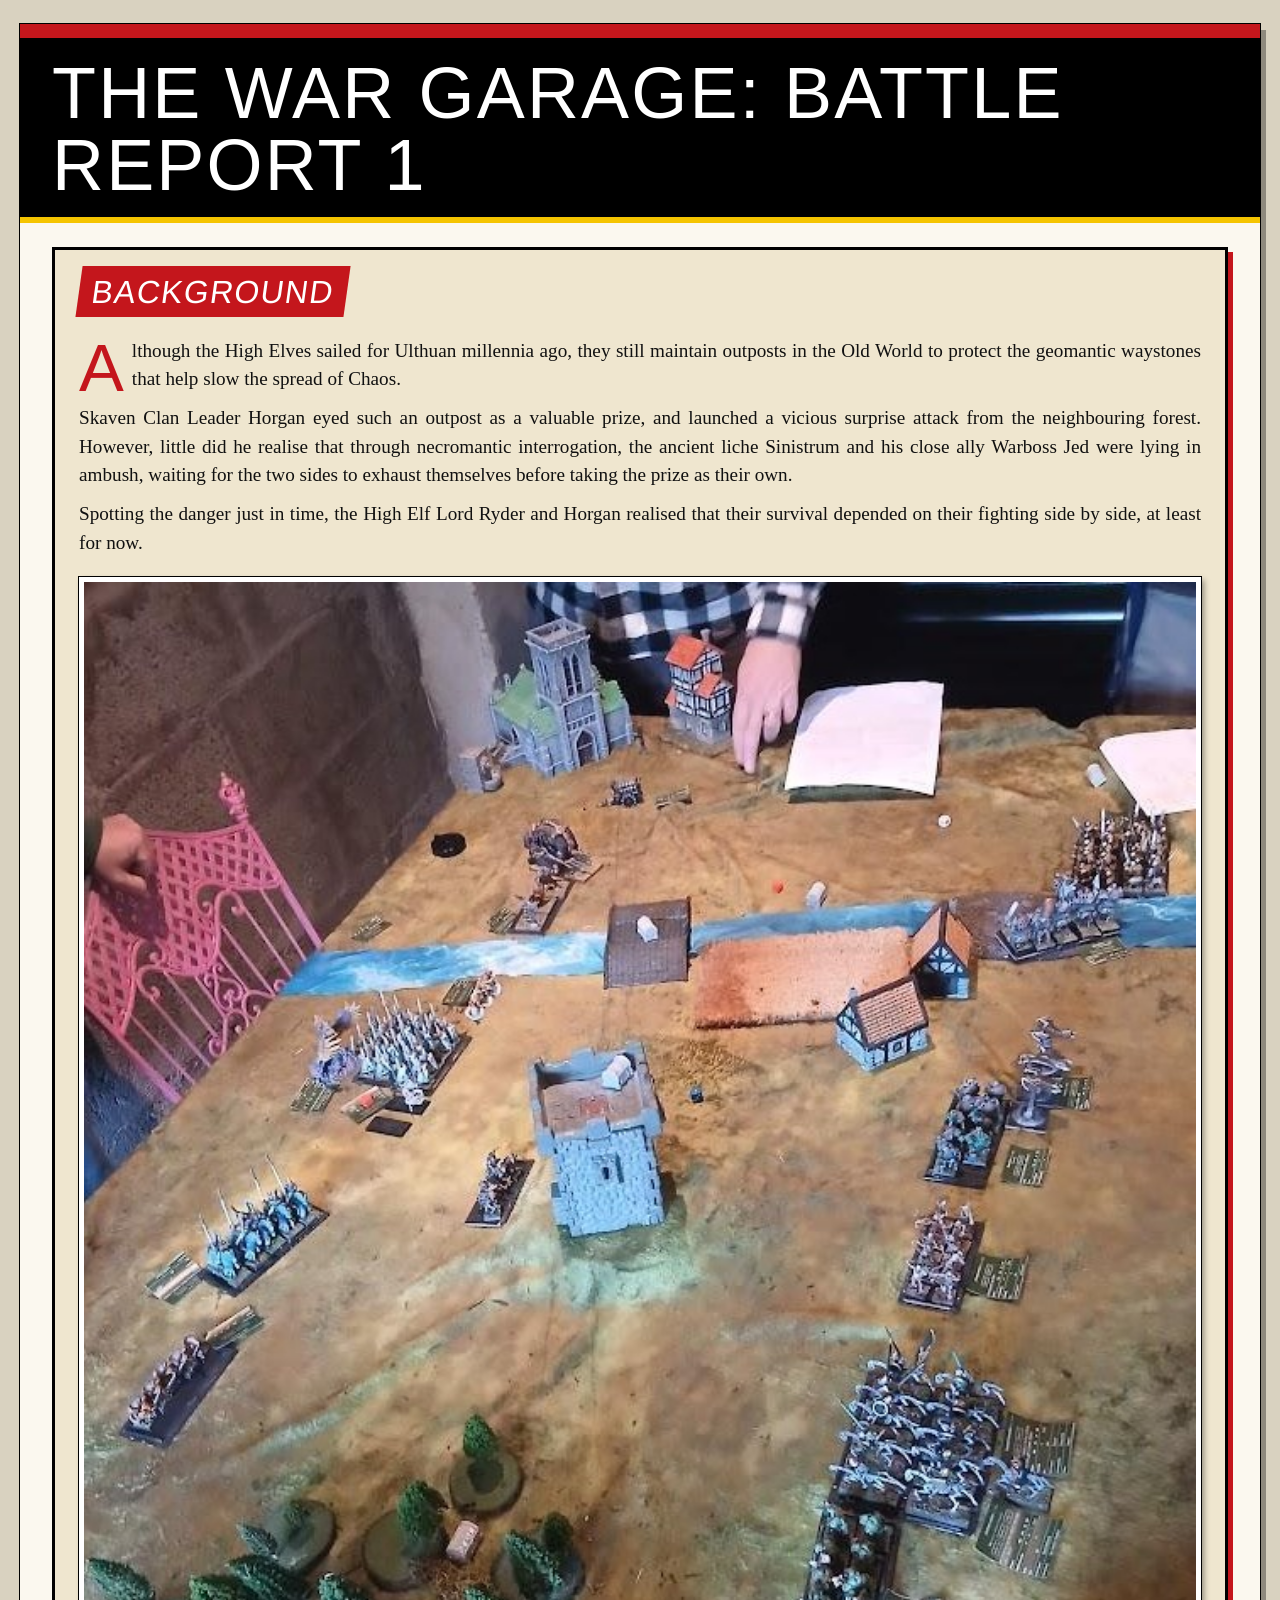
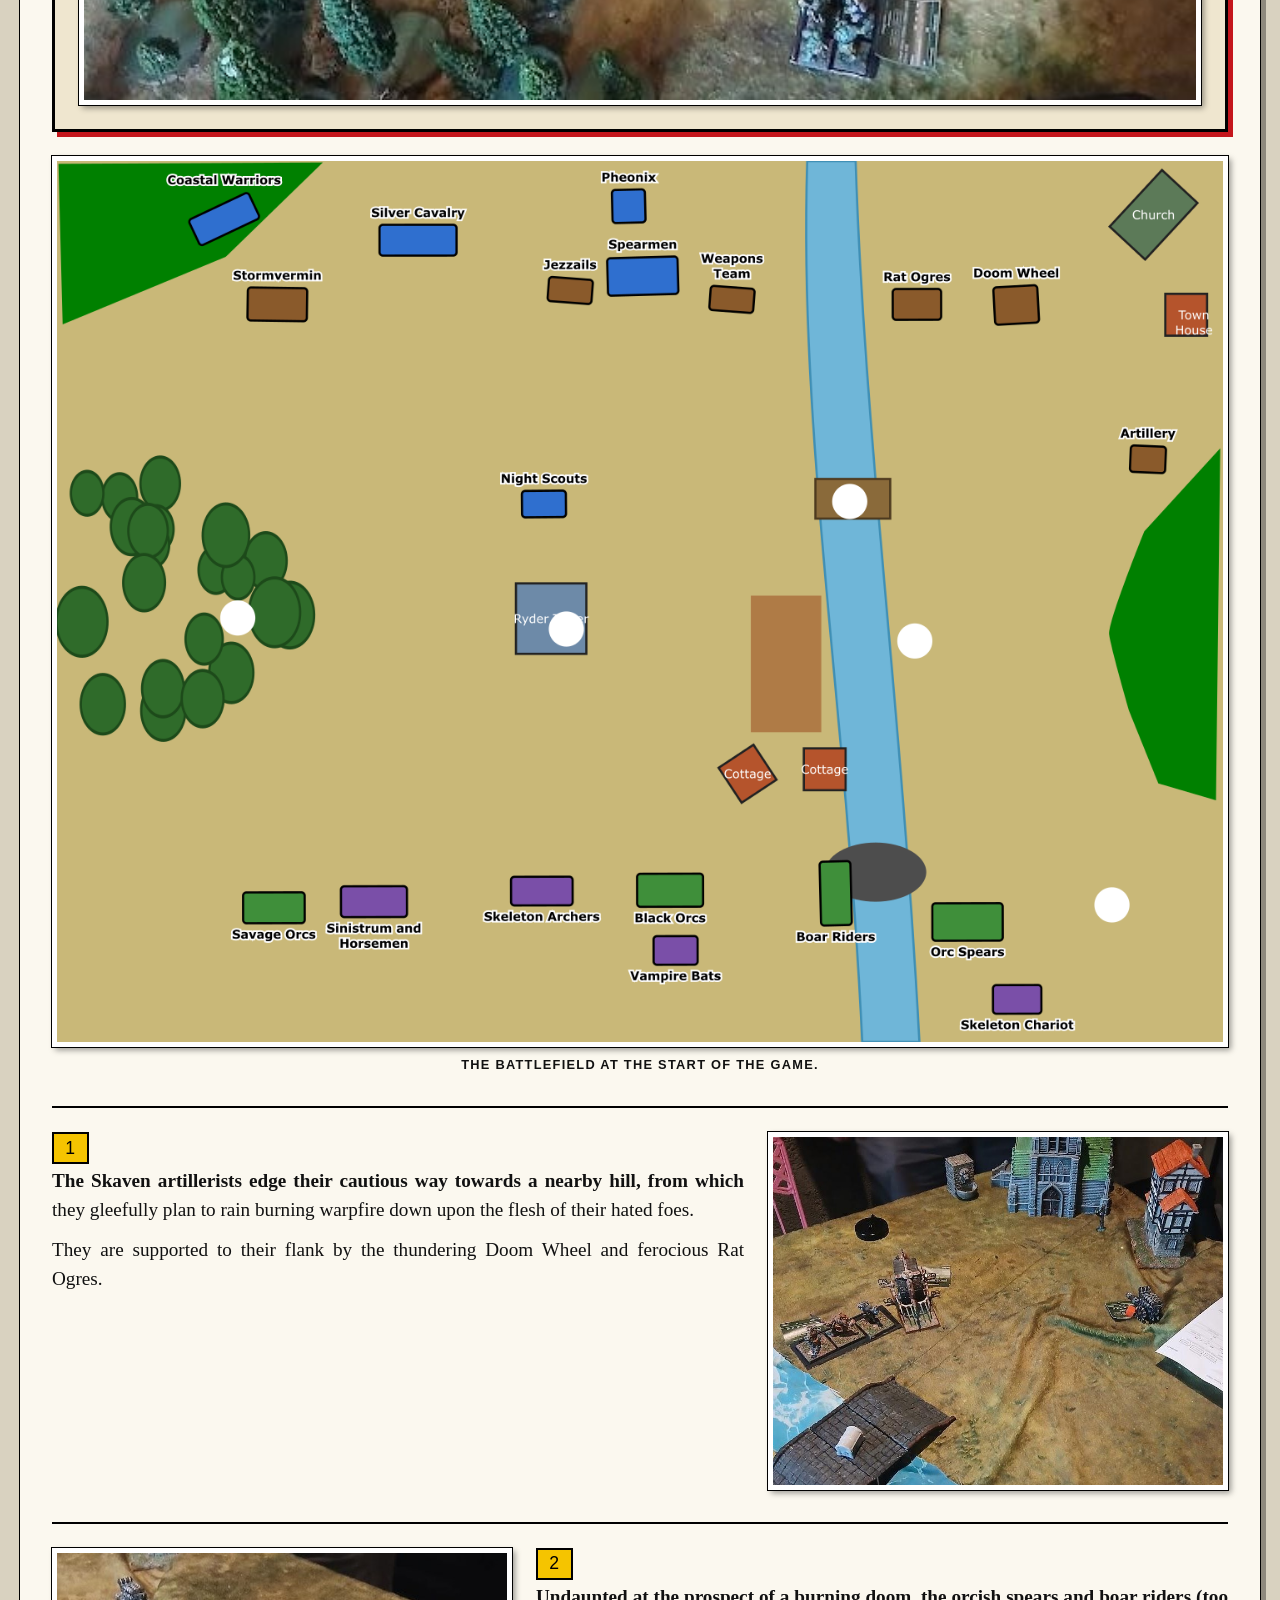
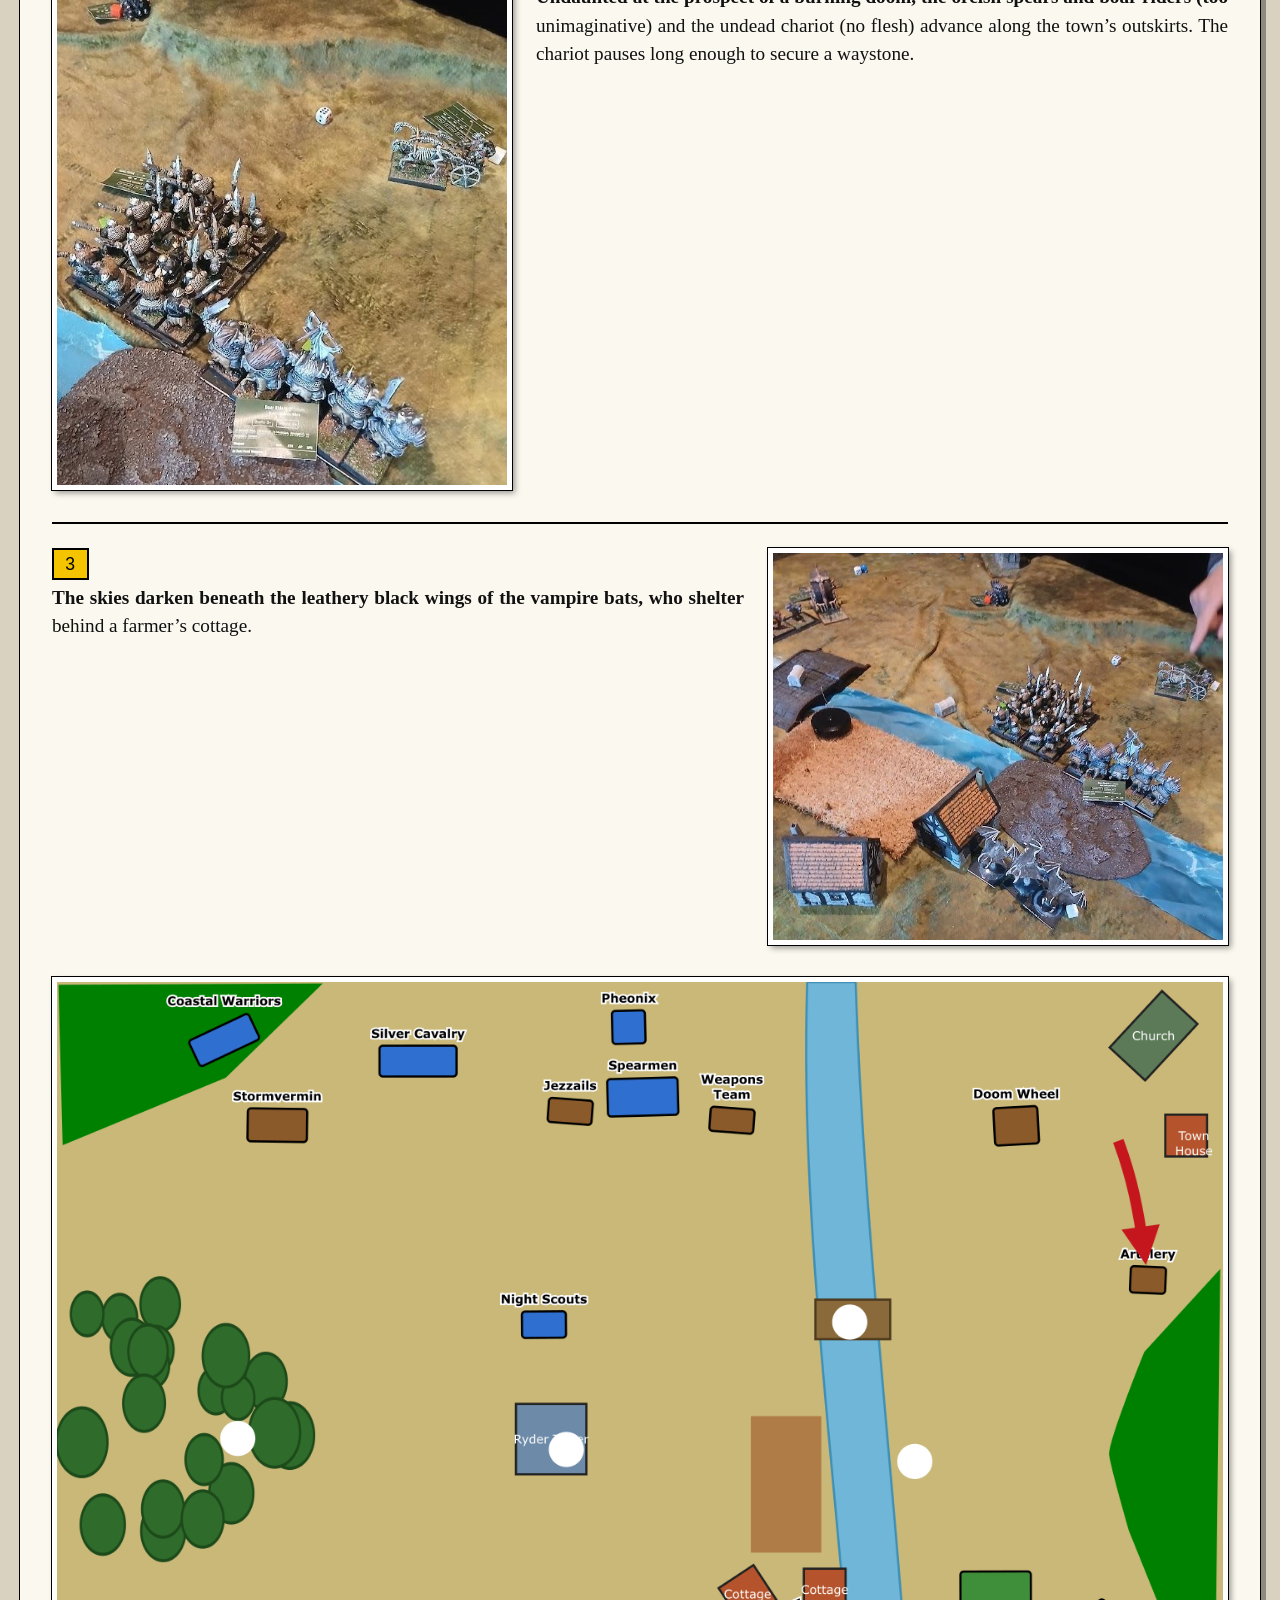
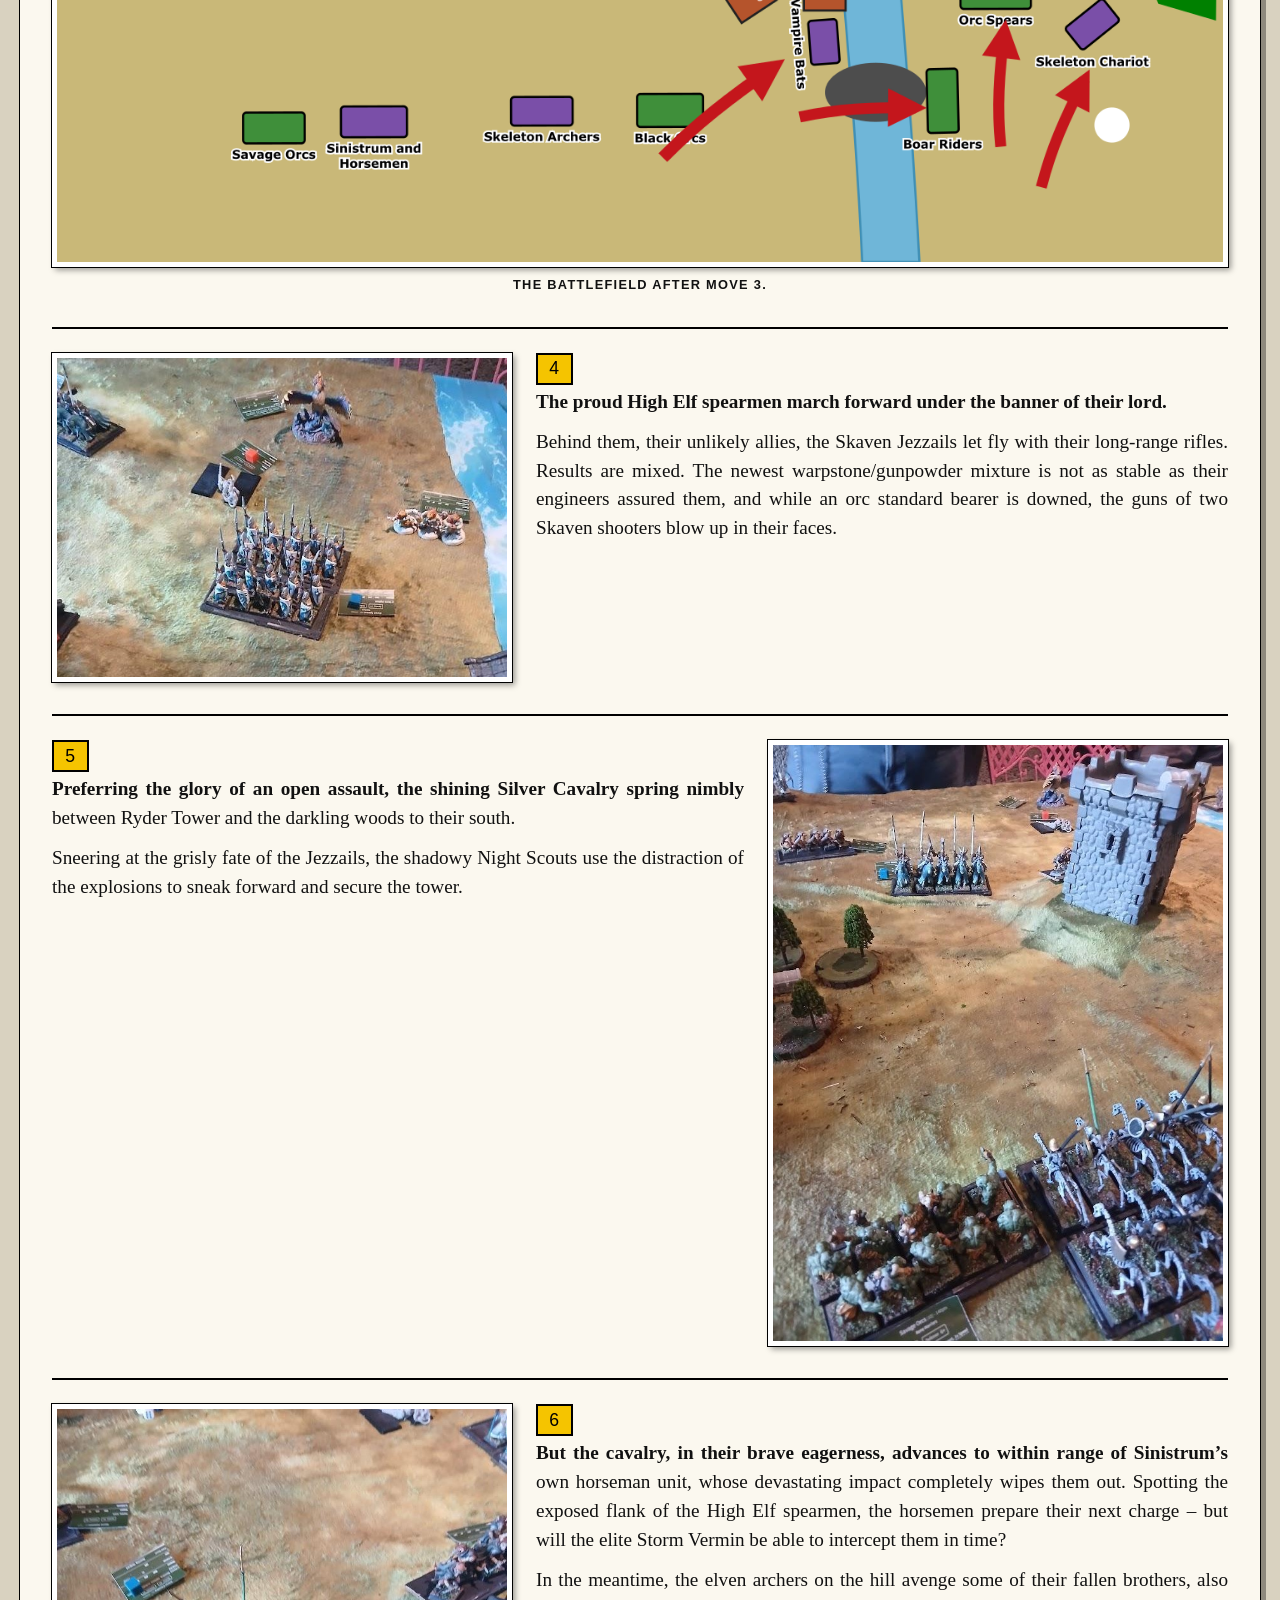
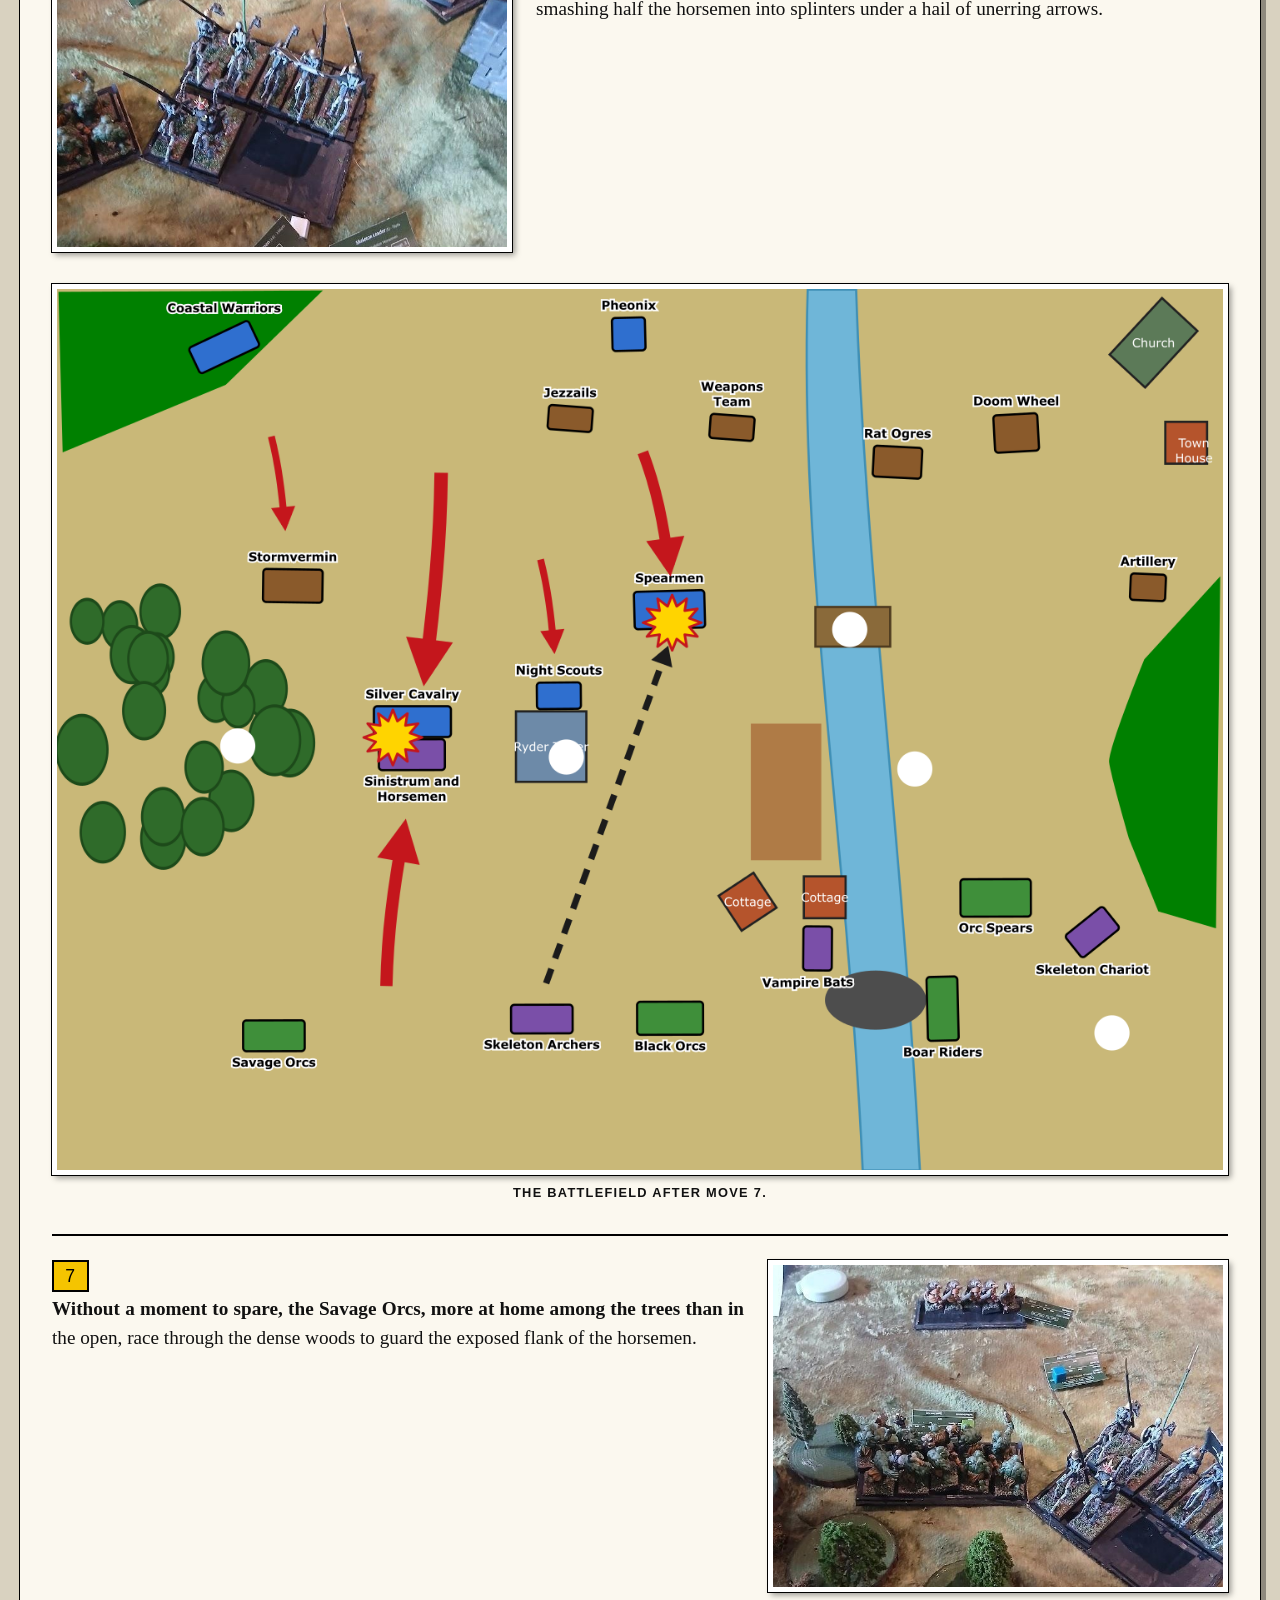
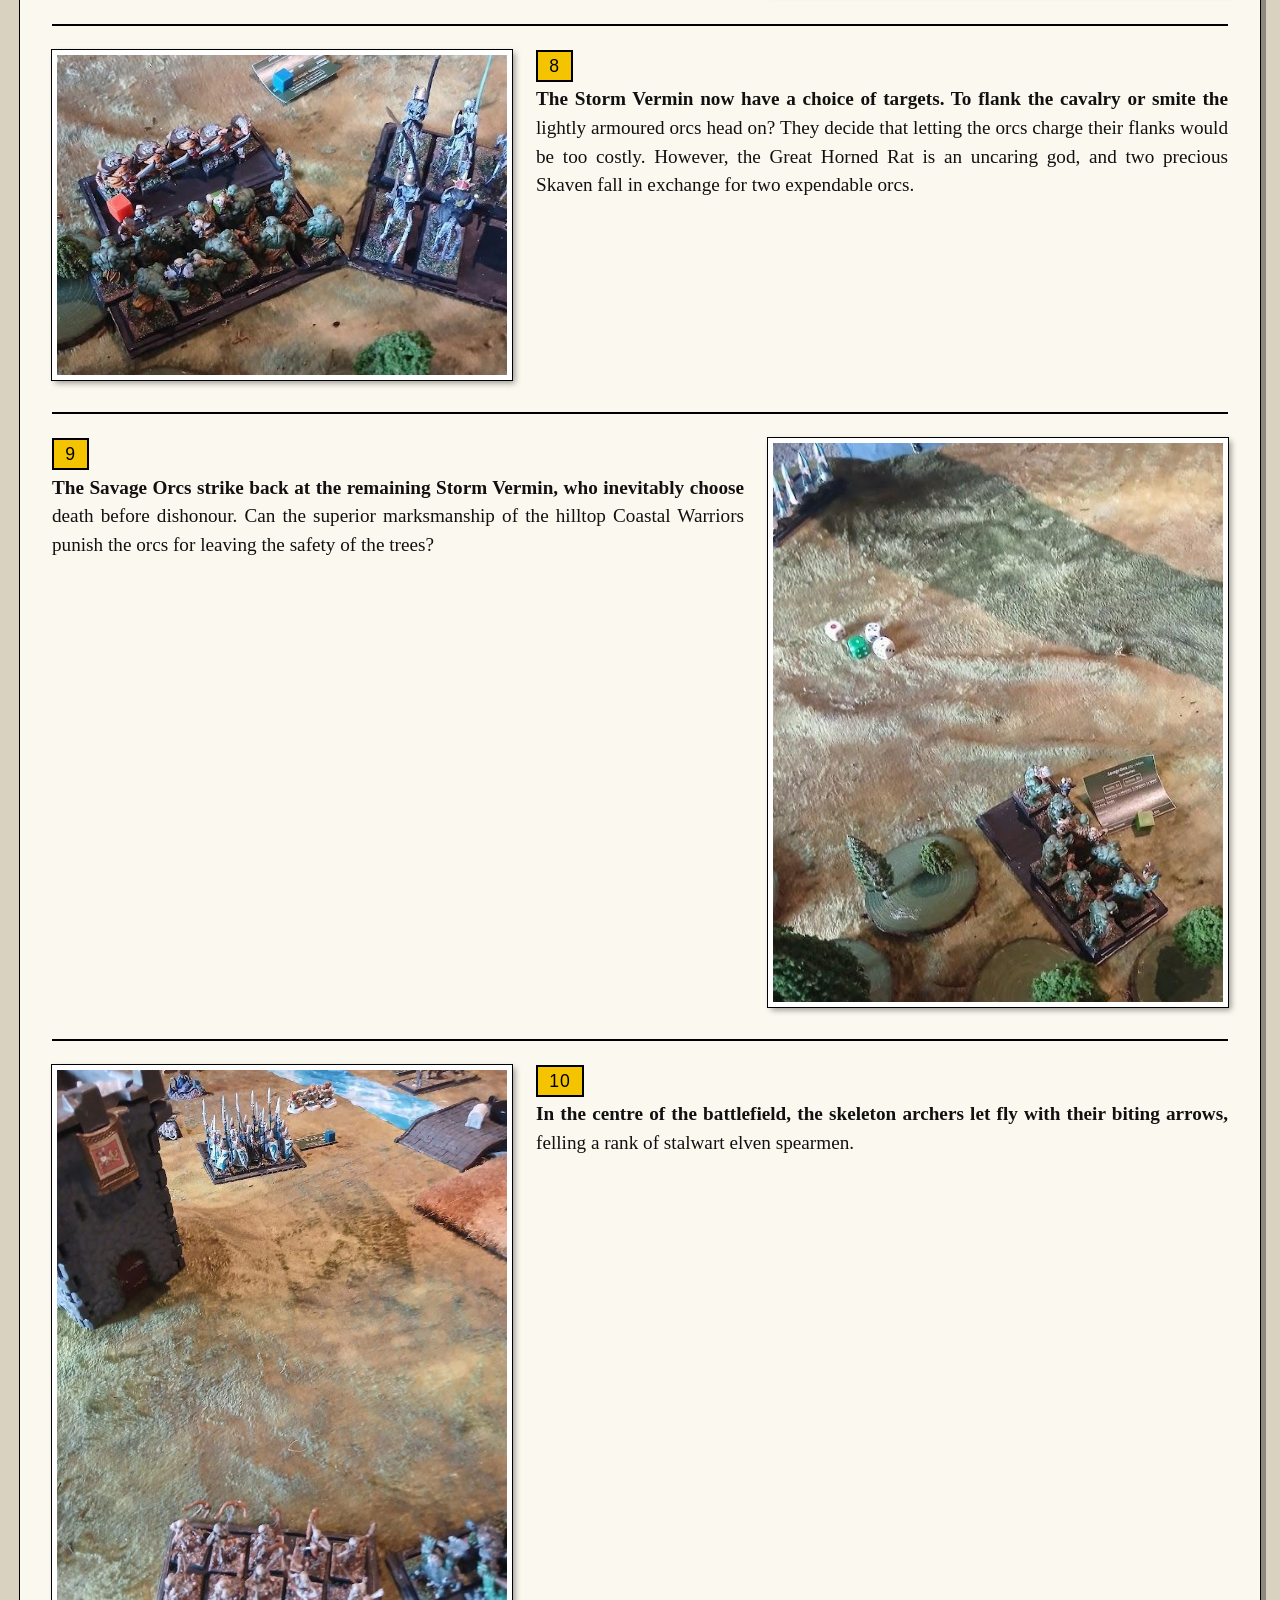
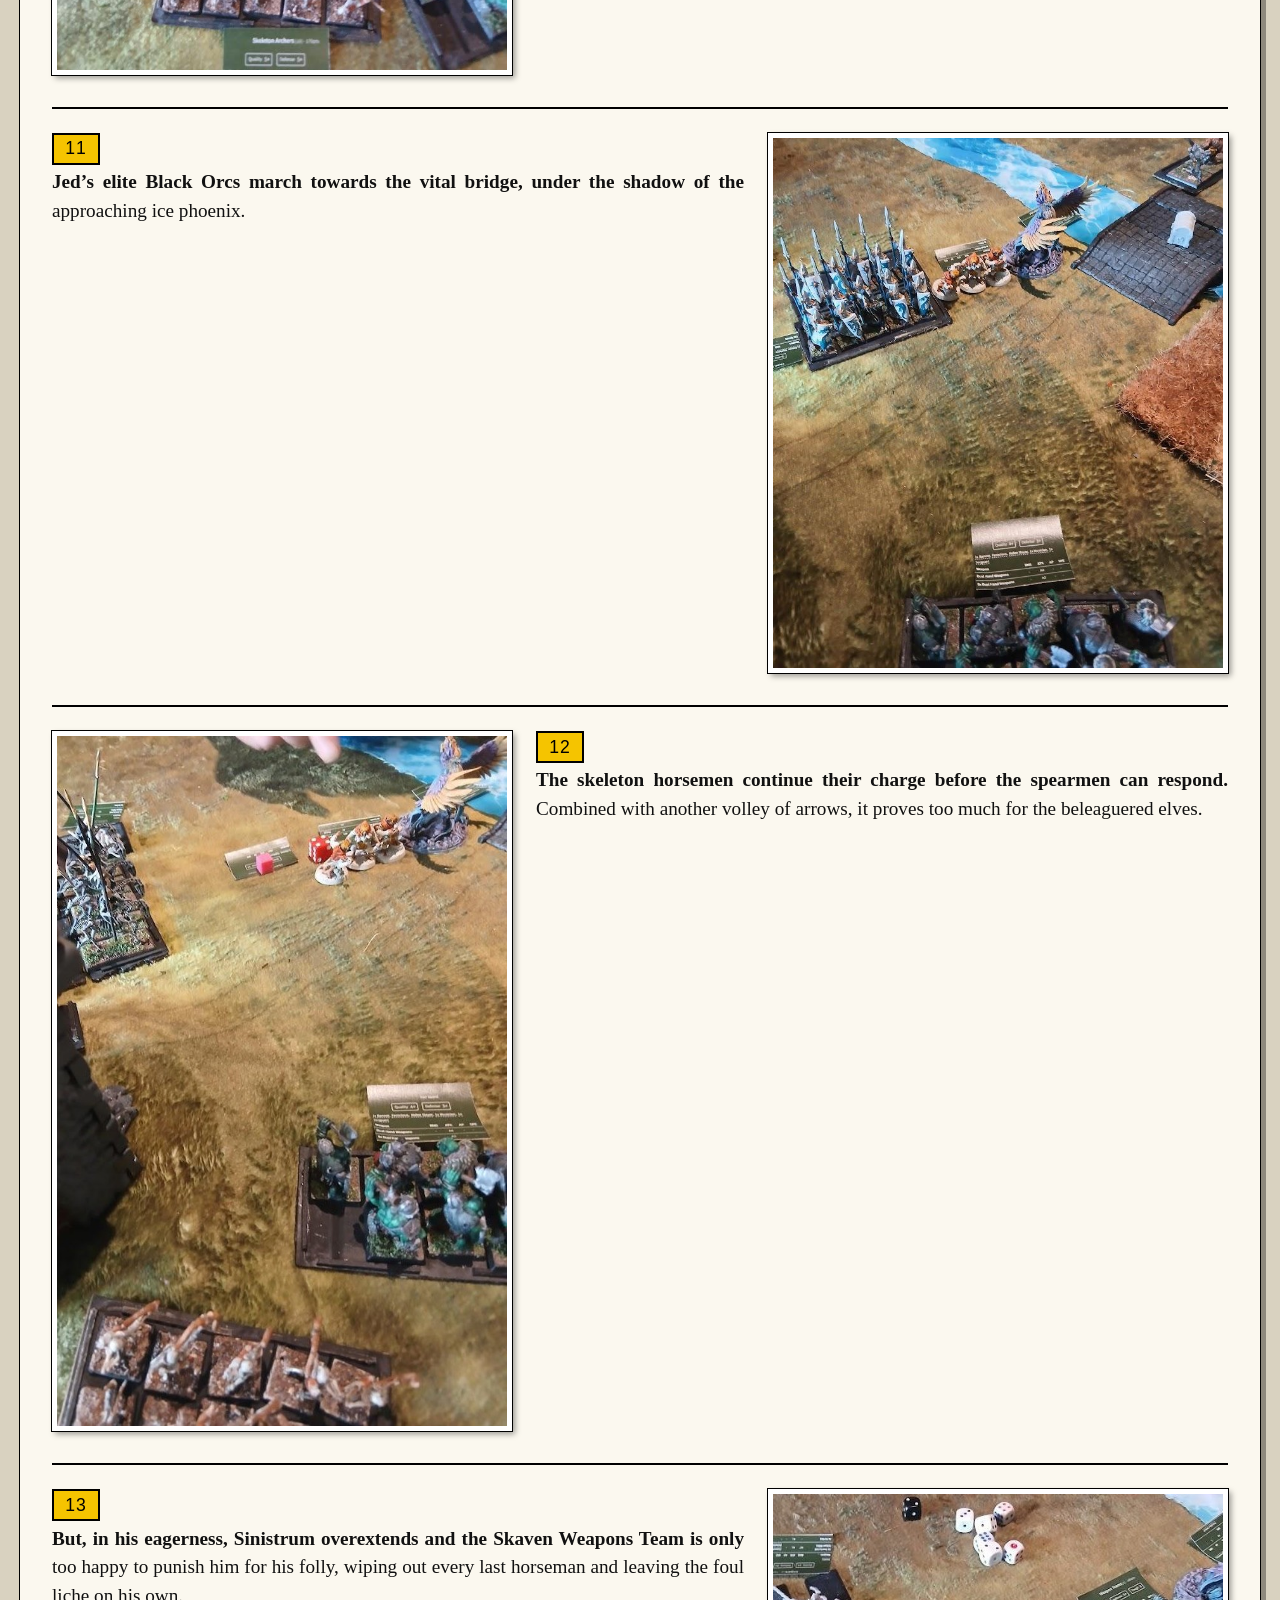
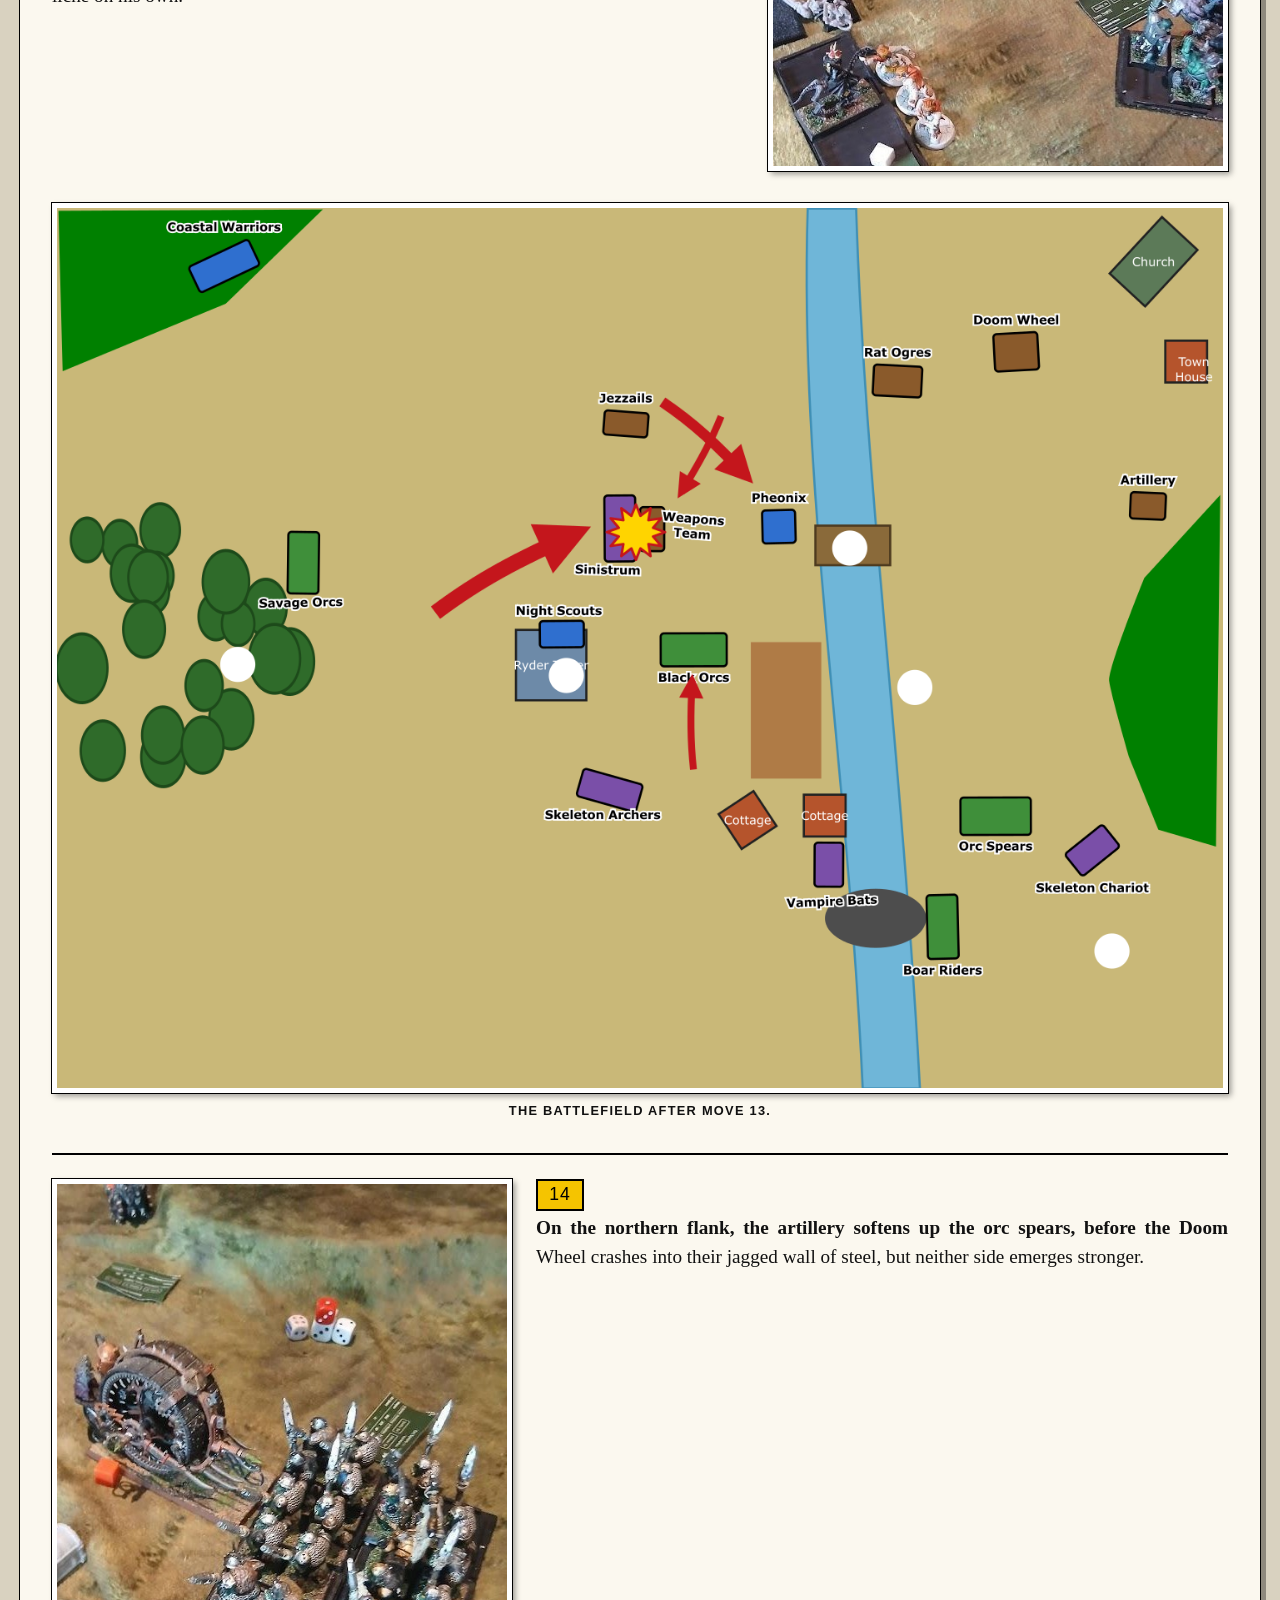
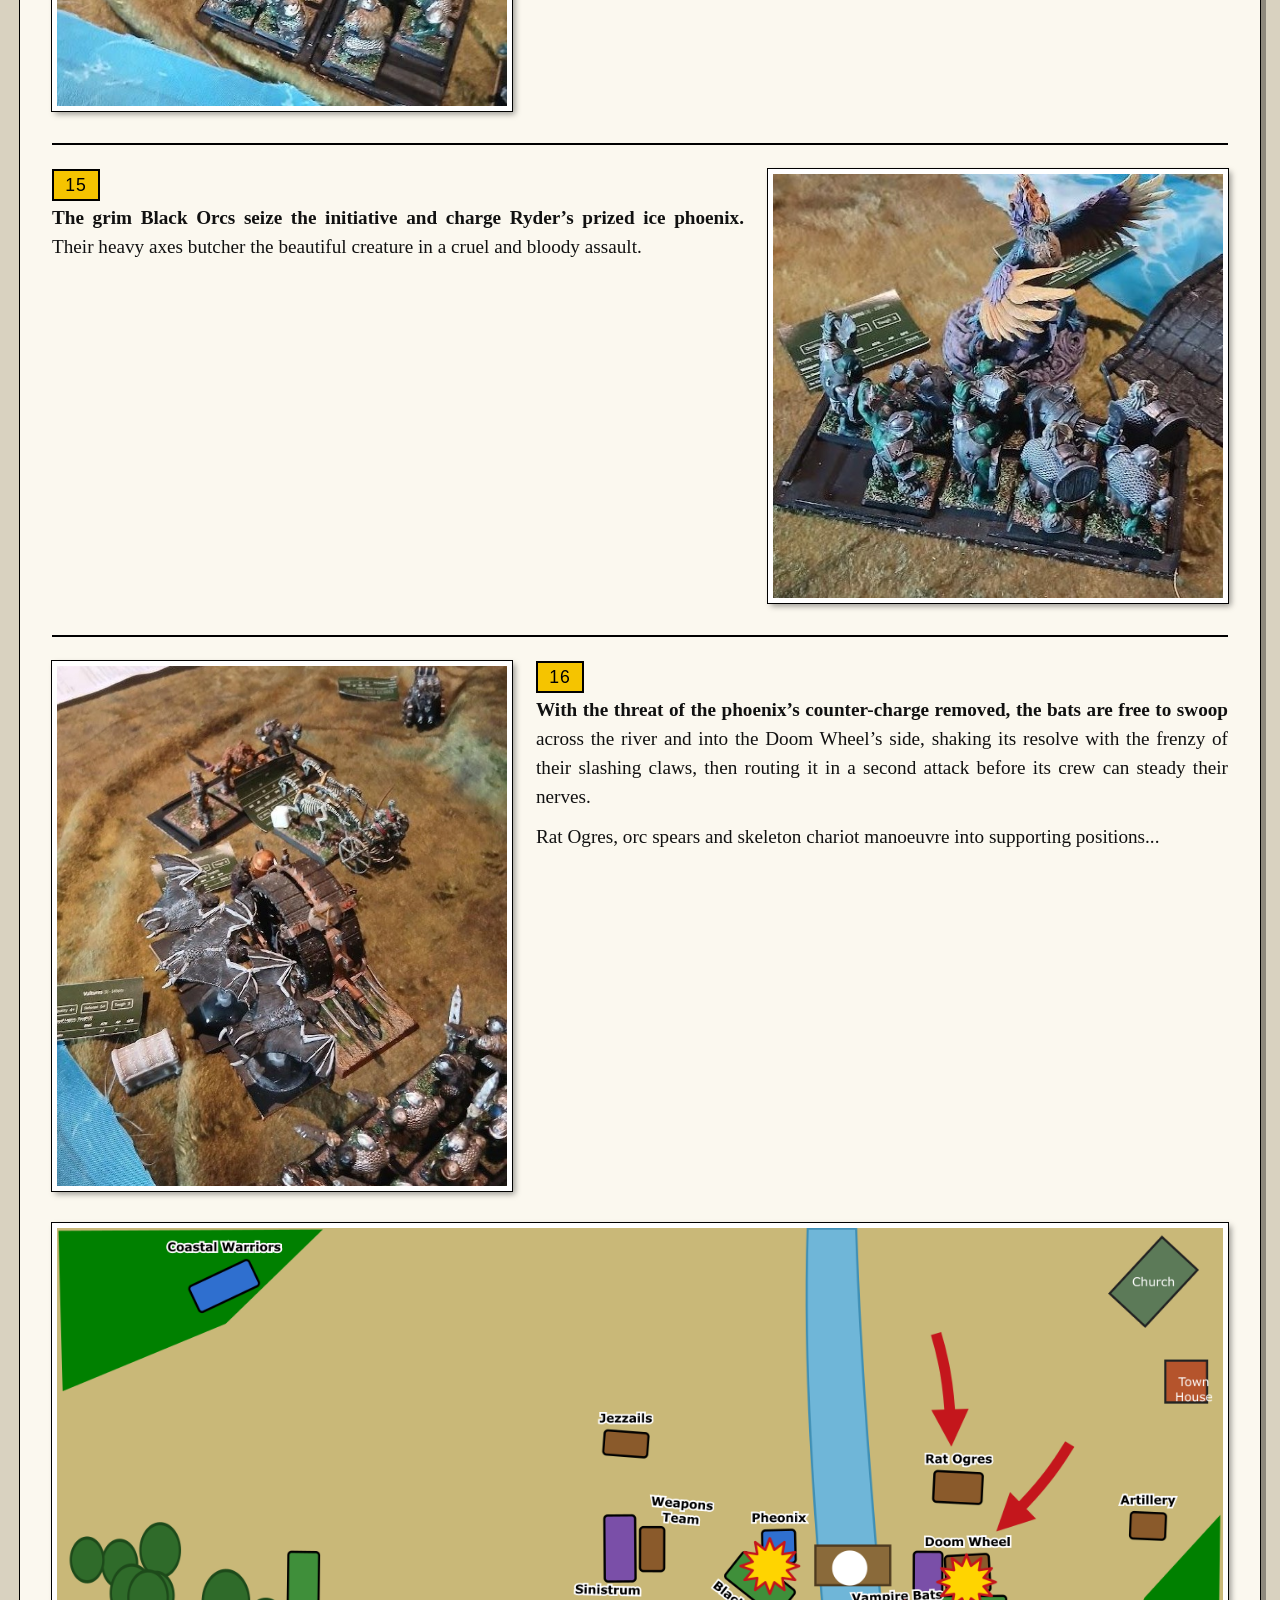
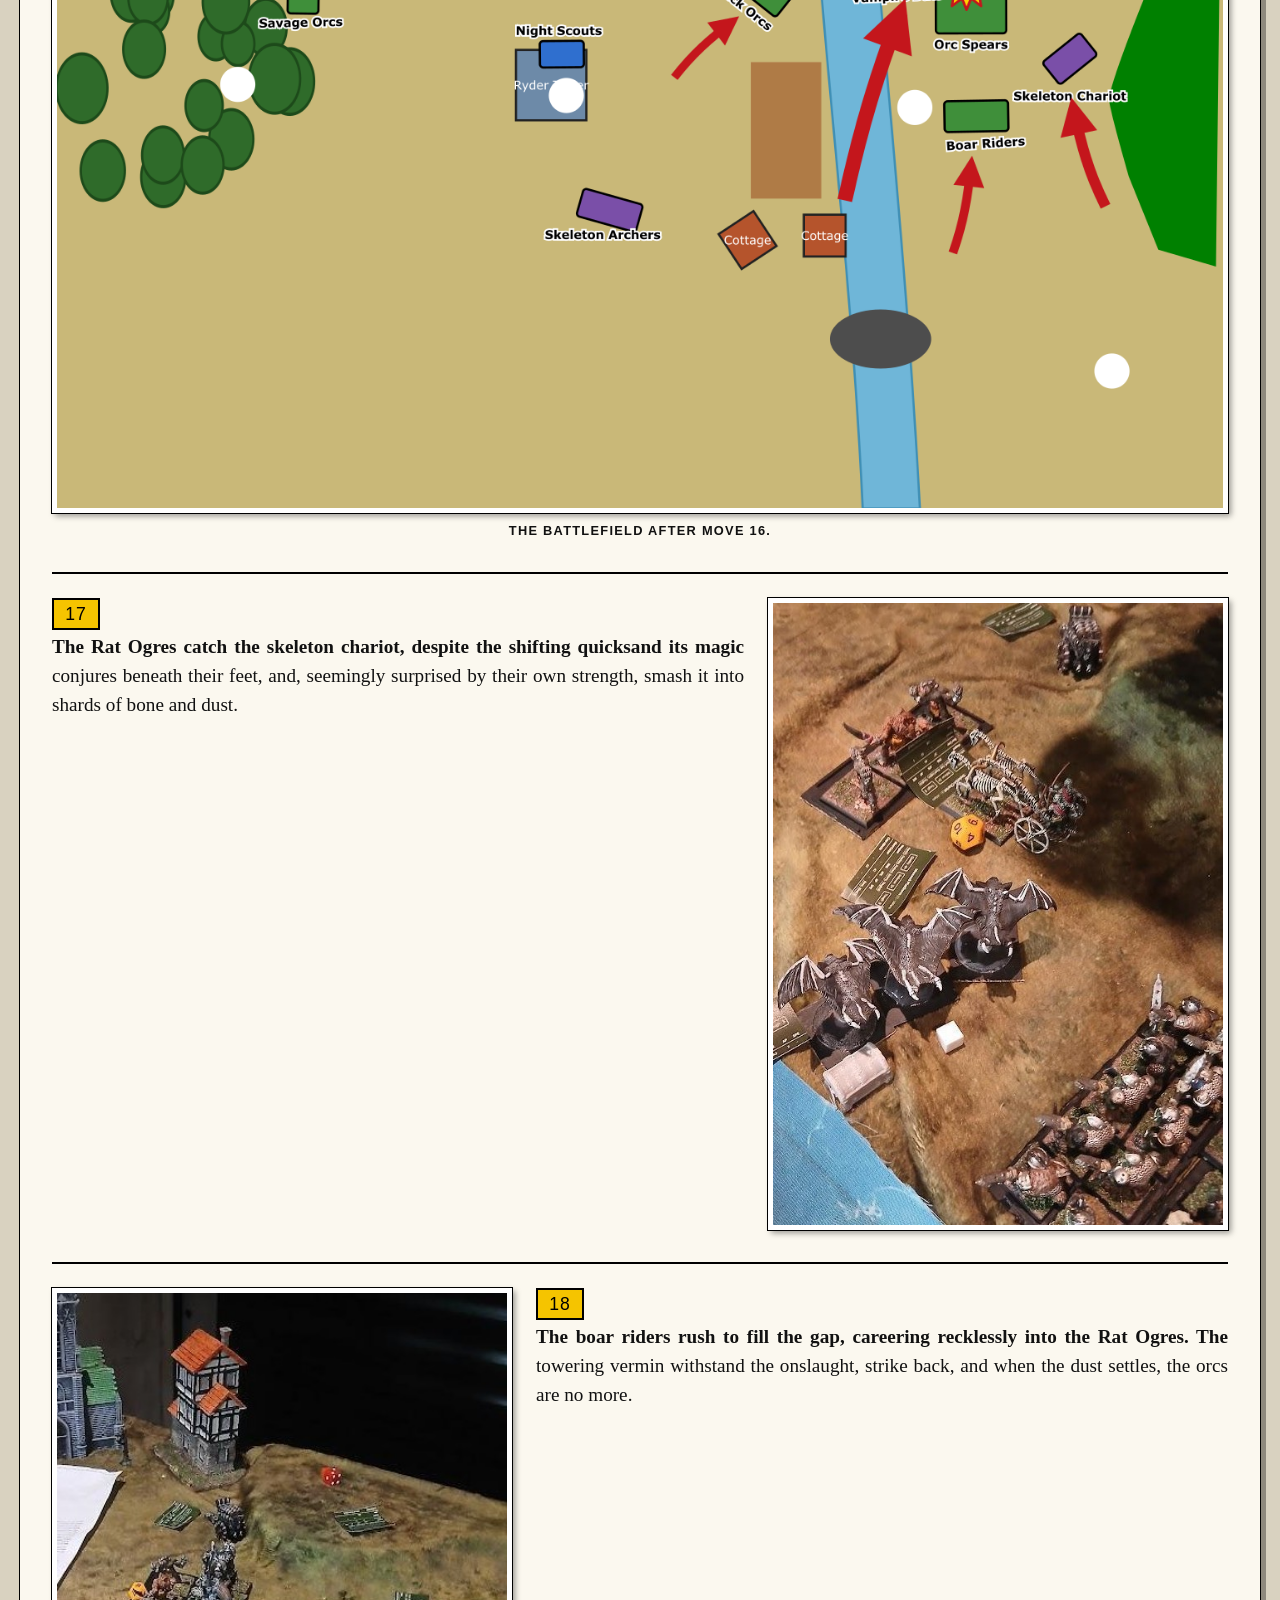
==== index.html @ c749a501 "init commit" ====
<!DOCTYPE html>
<html lang="en">

  <head>
    <meta charset="UTF-8">
    <meta name="viewport" content="width=device-width, initial-scale=1">
    <title>The War Garage: Battle Report 1</title>
    <link rel="stylesheet" href="style.css">
  </head>

  <body>
    <main class="report">
      <header>
        <h1>The War Garage: Battle Report 1</h1>
      </header>
      <section class="setup">
        <h2>Background</h2>
        <p class="intro">Although the High Elves sailed for Ulthuan millennia ago, they still maintain outposts in the
          Old World to protect the geomantic waystones that help slow the spread of Chaos.</p>
        <p class="intro">Skaven Clan Leader Horgan eyed such an outpost as a valuable prize, and launched a vicious
          surprise attack from the neighbouring forest. However, little did he realise that through necromantic
          interrogation, the ancient liche Sinistrum and his close ally Warboss Jed were lying in ambush, waiting for
          the two sides to exhaust themselves before taking the prize as their own.</p>
        <p class="intro">Spotting the danger just in time, the High Elf Lord Ryder and Horgan realised that their
          survival depended on their fighting side by side, at least for now.</p>
        <img src="images/battle-01.jpg" alt="The battlefield at the start of the game">
      </section>
      <section class="map">
        <img src="images/battlefield-map.png" alt="Map of the battlefield at the start of the game">
        <p class="map-caption">The battlefield at the start of the game.</p>
      </section>
      <section class="turn">
        <img src="images/battle-02.jpg" alt="Battle scene 1">
        <div class="caption">
          <p>The Skaven artillerists edge their cautious way towards a nearby hill, from which they gleefully plan to
            rain burning warpfire down upon the flesh of their hated foes.</p>
          <p>They are supported to their flank by the thundering Doom Wheel and ferocious Rat Ogres.</p>
        </div>
      </section>
      <section class="turn">
        <img src="images/battle-03.jpg" alt="Battle scene 2">
        <div class="caption">
          <p>Undaunted at the prospect of a burning doom, the orcish spears and boar riders (too unimaginative) and the
            undead chariot (no flesh) advance along the town&rsquo;s outskirts. The chariot pauses long enough to secure
            a waystone.</p>
        </div>
      </section>
      <section class="turn">
        <img src="images/battle-04.jpg" alt="Battle scene 3">
        <div class="caption">
          <p>The skies darken beneath the leathery black wings of the vampire bats, who shelter behind a farmer&rsquo;s cottage.</p>
        </div>
      </section>
      <figure class="map">
        <img src="images/map-01.png" alt="Map of the battlefield after move 3">
        <figcaption class="map-caption">The battlefield after move 3.</figcaption>
      </figure>
      <section class="turn">
        <img src="images/battle-05.jpg" alt="Battle scene 4">
        <div class="caption">
          <p>The proud High Elf spearmen march forward under the banner of their lord.</p>
          <p>Behind them, their unlikely allies, the Skaven Jezzails let fly with their long-range rifles. Results are mixed. The newest warpstone/gunpowder mixture is not as stable as their engineers assured them, and while an
            orc standard bearer is downed, the guns of two Skaven shooters blow up in their faces.</p>
        </div>
      </section>
      <section class="turn">
        <img src="images/battle-06.jpg" alt="Battle scene 5">
        <div class="caption">
          <p>Preferring the glory of an open assault, the shining Silver Cavalry spring nimbly between Ryder Tower and
            the darkling woods to their south.</p>
          <p>Sneering at the grisly fate of the Jezzails, the shadowy Night Scouts use the distraction of the explosions
            to sneak forward and secure the tower.</p>
        </div>
      </section>
      <section class="turn">
        <img src="images/battle-07.jpg" alt="Battle scene 6">
        <div class="caption">
          <p>But the cavalry, in their brave eagerness, advances to within range of Sinistrum&rsquo;s own horseman unit,
            whose devastating impact completely wipes them out. Spotting the exposed flank of the High Elf spearmen, the
            horsemen prepare their next charge &ndash; but will the elite Storm Vermin be able to intercept them in
            time?</p>
          <p>In the meantime, the elven archers on the hill avenge some of their fallen brothers, also smashing half the horsemen into splinters under a hail of unerring arrows.</p>
        </div>
      </section>
      <figure class="map">
        <img src="images/map-02.png" alt="Map of the battlefield after move 7">
        <figcaption class="map-caption">The battlefield after move 7.</figcaption>
      </figure>
      <section class="turn">
        <img src="images/battle-09.jpg" alt="Battle scene 8">
        <div class="caption">
          <p>Without a moment to spare, the Savage Orcs, more at home among the trees than in the open, race through the
            dense woods to guard the exposed flank of the horsemen.</p>
        </div>
      </section>
      <section class="turn">
        <img src="images/battle-10.jpg" alt="Battle scene 9">
        <div class="caption">
          <p>The Storm Vermin now have a choice of targets. To flank the cavalry or smite the lightly armoured orcs head
            on? They decide that letting the orcs charge their flanks would be too costly. However, the Great Horned Rat
            is an uncaring god, and two precious Skaven fall in exchange for two expendable orcs.</p>
        </div>
      </section>
      <section class="turn">
        <img src="images/battle-12.jpg" alt="Battle scene 11">
        <div class="caption">
          <p>The Savage Orcs strike back at the remaining Storm Vermin, who inevitably choose death before dishonour.
            Can the superior marksmanship of the hilltop Coastal Warriors punish the orcs for leaving the safety of the
            trees?</p>
        </div>
      </section>
      <section class="turn">
        <img src="images/battle-08.jpg" alt="Battle scene 7">
        <div class="caption">
          <p>In the centre of the battlefield, the skeleton archers let fly with their biting arrows, felling a rank of
            stalwart elven spearmen.</p>
        </div>
      </section>
      <section class="turn">
        <img src="images/battle-11.jpg" alt="Battle scene 10">
        <div class="caption">
          <p>Jed&rsquo;s elite Black Orcs march towards the vital bridge, under the shadow of the approaching ice
            phoenix.</p>
        </div>
      </section>
      <section class="turn">
        <img src="images/battle-14.jpg" alt="Battle scene 13">
        <div class="caption">
          <p>The skeleton horsemen continue their charge before the spearmen can respond. Combined with another volley of arrows, it proves too much for the beleaguered elves.</p>
        </div>
      </section>
      <section class="turn">
        <img src="images/battle-15.jpg" alt="Battle scene 14">
        <div class="caption">
          <p>But, in his eagerness, Sinistrum overextends and the Skaven Weapons Team is only too happy to punish him for
            his folly, wiping out every last horseman and leaving the foul liche on his own.</p>
        </div>
      </section>
      <figure class="map">
        <img src="images/map-04.png" alt="Map of the battlefield after move 13">
        <figcaption class="map-caption">The battlefield after move 13.</figcaption>
      </figure>
      <section class="turn">
        <img src="images/battle-13.jpg" alt="Battle scene 12">
        <div class="caption">
          <p>On the northern flank, the artillery softens up the orc spears, before the Doom Wheel crashes into their
            jagged wall of steel, but neither side emerges stronger.</p>
        </div>
      </section>
      <section class="turn">
        <img src="images/battle-16.jpg" alt="Battle scene 15">
        <div class="caption">
          <p>The grim Black Orcs seize the initiative and charge Ryder&rsquo;s prized ice phoenix. Their heavy axes
            butcher the beautiful creature in a cruel and bloody assault.</p>
        </div>
      </section>
      <section class="turn">
        <img src="images/battle-17.jpg" alt="Battle scene 16">
        <div class="caption">
          <p>With the threat of the phoenix&rsquo;s counter-charge removed, the bats are free to swoop across the river
            and into the Doom Wheel&rsquo;s side, shaking its resolve with the frenzy of their slashing claws, then
            routing it in a second attack before its crew can steady their nerves.</p>
          <p>Rat Ogres, orc spears and skeleton chariot manoeuvre into supporting positions...</p>
        </div>
      </section>
      <figure class="map">
        <img src="images/map-05.png" alt="Map of the battlefield after move 16">
        <figcaption class="map-caption">The battlefield after move 16.</figcaption>
      </figure>
      <section class="turn">
        <img src="images/battle-19.jpg" alt="Battle scene 18">
        <div class="caption">
          <p>The Rat Ogres catch the skeleton chariot, despite the shifting quicksand its magic conjures
            beneath their feet, and, seemingly surprised by their own strength, smash it into shards of bone and dust.
          </p>
        </div>
      </section>
      <section class="turn">
        <img src="images/battle-20.jpg" alt="Battle scene 19">
        <div class="caption">
          <p>The boar riders rush to fill the gap, careering recklessly into the Rat Ogres. The towering vermin
            withstand the onslaught, strike back, and when the dust settles, the orcs are no more.</p>
        </div>
      </section>
      <section class="turn">
        <img src="images/battle-21.jpg" alt="Battle scene 20">
        <div class="caption">
          <p>The surprising might of the Rat Ogres gives the bats pause, and they land by the riverside waypoint, rather
            than engage in a risky attack.</p>
          <p>The skeletons and orcs have kept control of two of this side's three objectives.</p>
        </div>
      </section>
      <section class="turn">
        <img src="images/battle-18.jpg" alt="Battle scene 17">
        <div class="caption">
          <p>Meanwhile, back in the centre, the Black Orcs continue their rampage, turning on the rear of the weapons
            team and saving the liche from his second death. One ratman survives, beating a hasty retreat to the tower,
            which the Night Scouts have just vacated for the forest. However, Sinistrum gives chase, and so the tower
            ends under neither side&rsquo;s control.</p>
        </div>
      </section>
      <section class="turn">
        <img src="images/battle-22.jpg" alt="Battle scene 21">
        <div class="caption">
          <p>The Night Scouts come out of the shadows to charge the Savage Orcs frontally, hoping to prevent them from
            controlling the forest's objective. Their flashing daggers are too fast for the eye to see, and they slay
            all but a handful.</p>
        </div>
      </section>
      <section class="turn">
        <img src="images/battle-23.jpg" alt="Battle scene 22">
        <div class="caption">
          <p>A final accurate volley from the elves wipes out the remaining lightly armoured orcs, and so the forest,
            like the tower, ends under no one&rsquo;s control.</p>
        </div>
      </section>
      <footer>
        <h2>Result</h2>
        <p>The battle is over. Despite heavy losses, Sinistrum and Jed have triumphed.</p>
      </footer>
    </main>
  </body>

</html>
---- style.css ----
﻿:root {
  --paper: #fbf8ef;
  --ink: #111;
  --red: #c4161c;
  --yellow: #f5c400;
  --tint: #efe6cf;
  --max-width: 1240px;
  --heading-font: Impact, "Arial Narrow Bold", "Arial Black", sans-serif;
  --body-font: "Palatino Linotype", Palatino, "Book Antiqua", Georgia, serif;
}

* {
  box-sizing: border-box;
}

body {
  margin: 0;
  background: #d9d2c0;
  color: var(--ink);
  font-family: var(--body-font);
  font-size: clamp(1rem, 0.9rem + 0.4vw, 1.2rem);
  line-height: 1.5;
}

/* The "page" */
.report {
  max-width: var(--max-width);
  margin: 1.5rem auto;
  padding: 0 0 2rem;
  background: var(--paper);
  border-top: 14px solid var(--red);
  box-shadow: 0 0 0 1px #000, 6px 6px 0 rgba(0, 0, 0, 0.35);
}

/* Masthead */
header {
  background: #000;
  color: #fff;
  padding: 1.2rem 2rem 1rem;
  border-bottom: 6px solid var(--yellow);
}

h1 {
  margin: 0;
  font-family: var(--heading-font);
  font-weight: normal;
  font-size: clamp(2.4rem, 7vw, 4.5rem);
  line-height: 1;
  text-transform: uppercase;
  letter-spacing: 0.03em;
}

h2 {
  font-family: var(--heading-font);
  font-weight: normal;
  font-size: 2rem;
  text-transform: uppercase;
  letter-spacing: 0.04em;
  margin: 0 0 0.6rem;
}

/* Set up box */
.setup {
  margin: 1.5rem 2rem;
  padding: 1rem 1.5rem 1.5rem;
  background: var(--tint);
  border: 3px solid #000;
  box-shadow: 5px 5px 0 var(--red);
}

.setup h2 {
  display: inline-block;
  background: var(--red);
  color: #fff;
  padding: 0.1rem 0.8rem;
  transform: skew(-8deg);
}

.setup p {
  text-align: justify;
  hyphens: auto;
  margin: 0.6rem 0;
}

.setup .intro:first-of-type::first-letter {
  float: left;
  font-family: var(--heading-font);
  font-size: 4.2rem;
  line-height: 0.8;
  padding: 0.25rem 0.5rem 0 0;
  color: var(--red);
}

/* Photos: white border, thin black outline, like printed snaps */
img {
  display: block;
  width: 100%;
  height: auto;
  border: 5px solid #fff;
  outline: 1px solid #000;
  box-shadow: 3px 3px 6px rgba(0, 0, 0, 0.4);
}

.setup img {
  margin-top: 1.2rem;
}

/* Each turn: photo on one side, caption on the other, alternating */
.turn {
  display: grid;
  grid-template-columns: minmax(260px, 460px) 1fr;
  gap: 1.5rem;
  align-items: start;
  margin: 2rem 2rem;
  padding-top: 1.5rem;
  border-top: 2px solid #000;
  counter-increment: turn;
}

.report {
  counter-reset: turn;
}

.turn:nth-of-type(odd) {
  grid-template-columns: 1fr minmax(260px, 460px);
}

.turn:nth-of-type(odd) img {
  order: 2;
}

.caption {
  position: relative;
  padding-top: 2.2rem;
}

.caption::before {
  content: counter(turn);
  position: absolute;
  top: 0;
  left: 0;
  background: var(--yellow);
  color: #000;
  font-family: var(--heading-font);
  font-size: 1.1rem;
  letter-spacing: 0.06em;
  text-transform: uppercase;
  padding: 0.05rem 0.7rem;
  border: 2px solid #000;
}

.caption p {
  margin: 0 0 0.7rem;
  text-align: justify;
  hyphens: auto;
}

.caption p:first-child::first-line {
  font-weight: bold;
}

/* Result */
footer {
  margin: 2rem 2rem 0;
  padding: 1rem 1.5rem 1.2rem;
  background: #000;
  color: #fff;
  border-left: 12px solid var(--red);
}

footer h2 {
  color: var(--yellow);
}

footer p {
  margin: 0;
  font-style: italic;
  font-size: 1.15rem;
}

/* Battlefield map at the top */
.map {
  margin: 1.5rem 2rem 0;
  text-align: center;
}

figure.map {
  margin: 2rem 2rem;
}

.map img {
  max-width: 100%;
  margin: 0 auto;
}

.map-caption {
  margin: 0.5rem 0 0;
  font-family: Arial, Helvetica, sans-serif;
  font-size: 0.8rem;
  font-weight: bold;
  text-transform: uppercase;
  letter-spacing: 0.1em;
}

/* Tablet and down: tighter margins, edge-to-edge page */
@media (max-width: 900px) {
  body {
    background: var(--paper);
  }

  .report {
    margin: 0;
    box-shadow: none;
  }

  .setup,
  .map,
  footer,
  .turn {
    margin-left: 1.25rem;
    margin-right: 1.25rem;
  }
}

/* Phone: one column */
@media (max-width: 700px) {
  .turn {
    grid-template-columns: 1fr;
    margin: 1.5rem 1rem;
  }

  .turn:nth-of-type(odd) img {
    order: 0;
  }

  .setup,
  footer {
    margin-left: 1rem;
    margin-right: 1rem;
  }

  h1 {
    font-size: 2.6rem;
  }
}
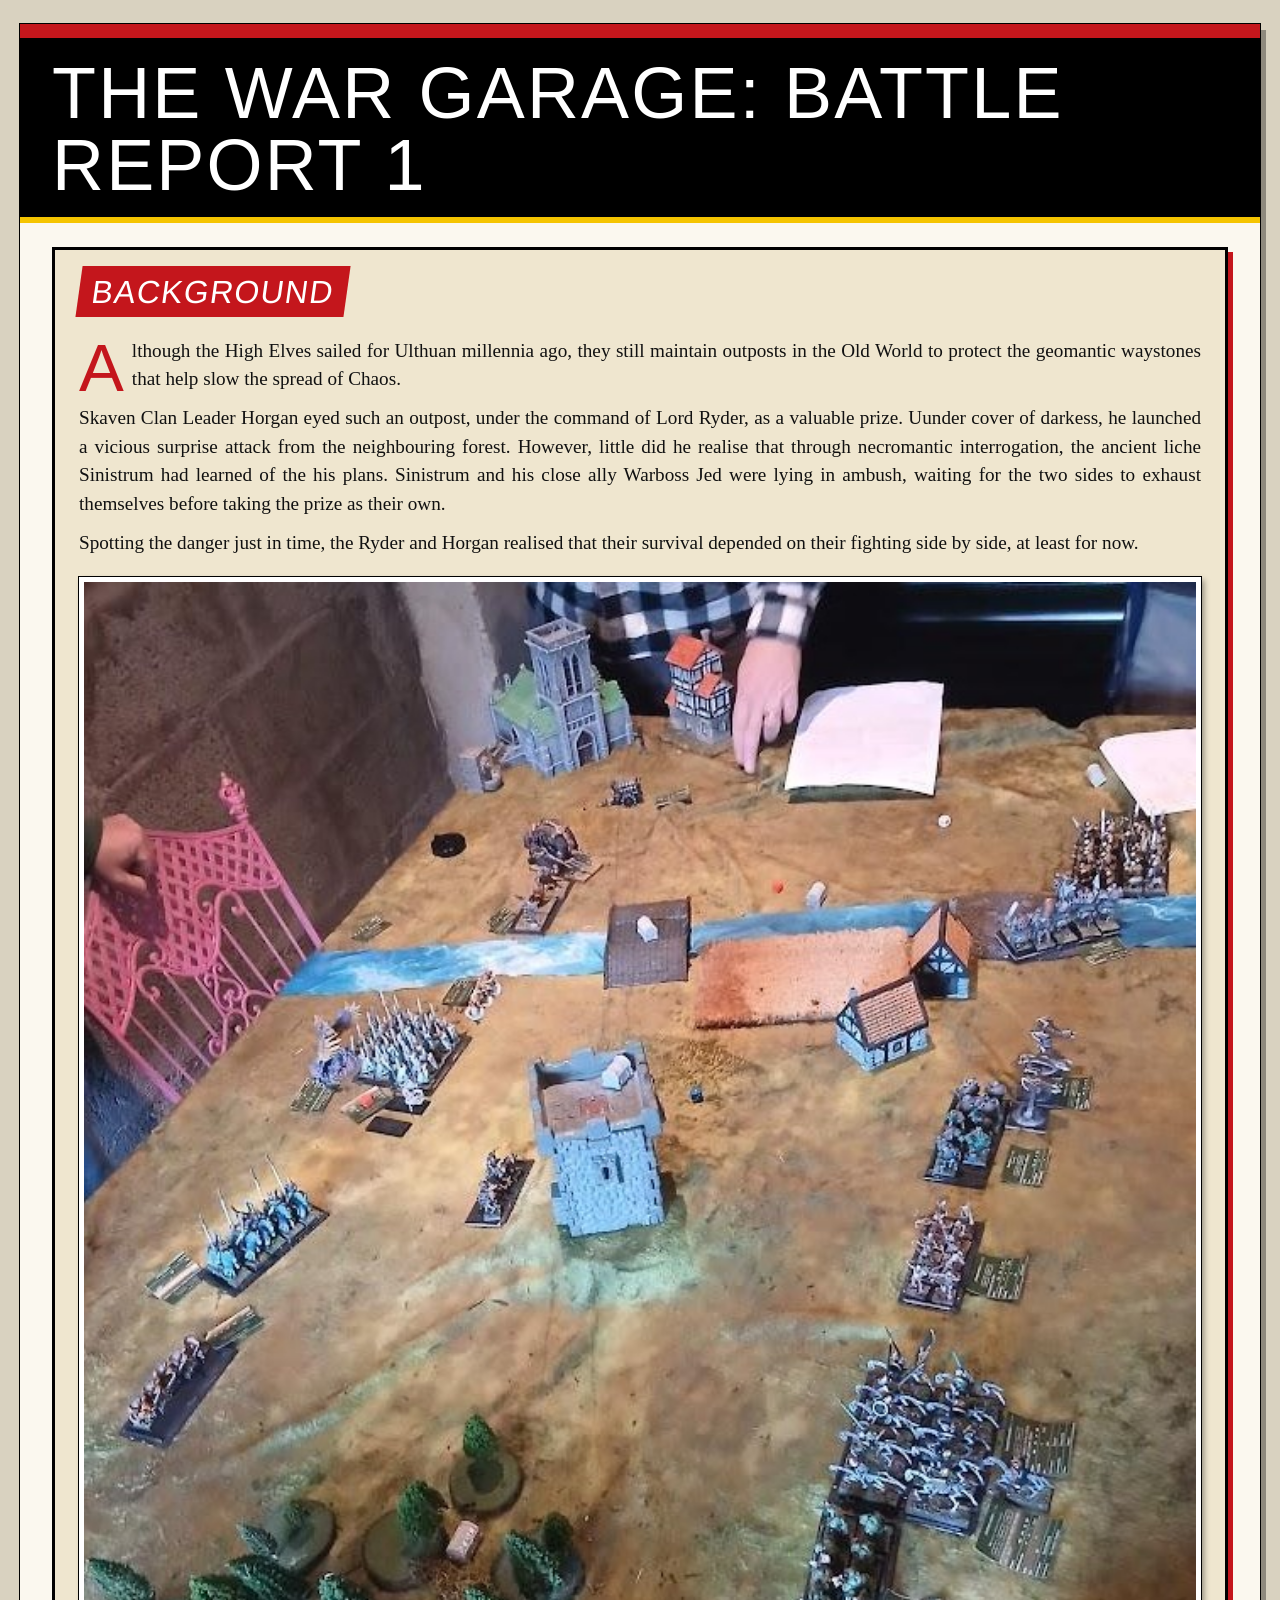
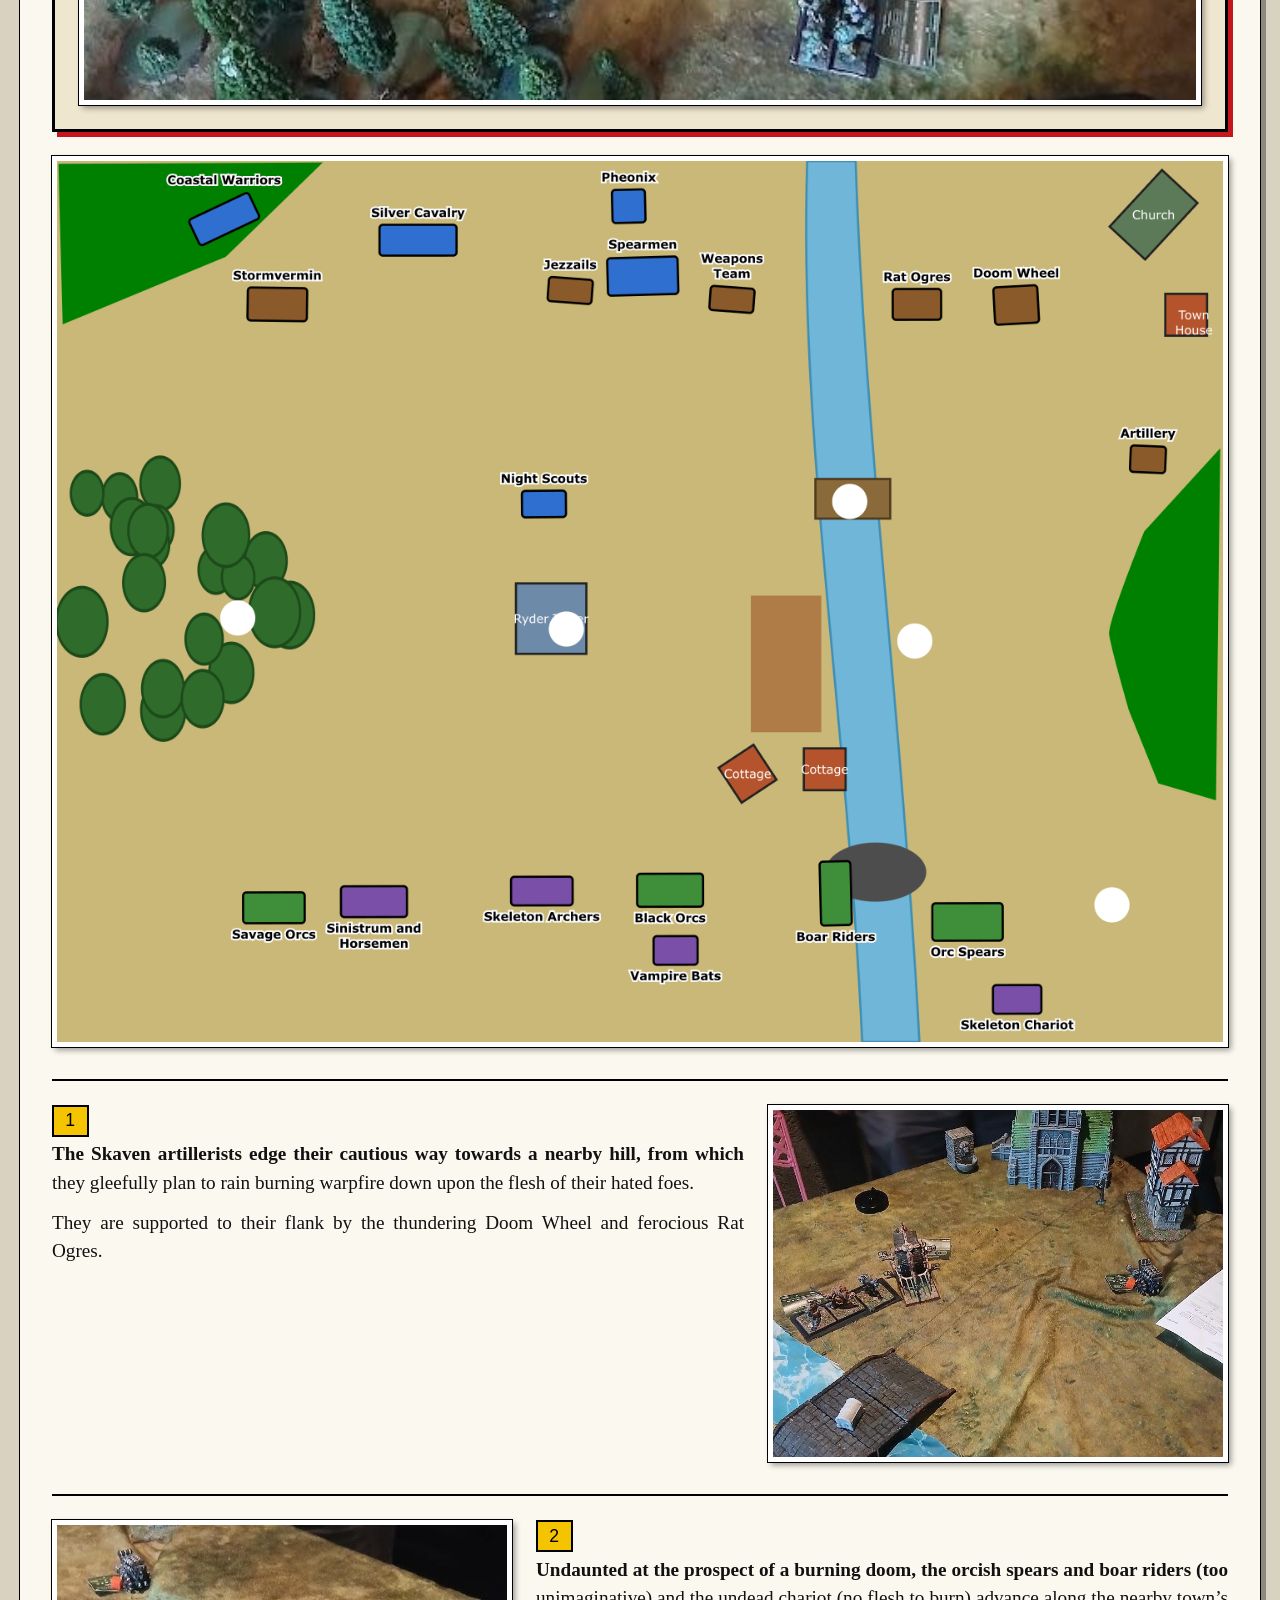
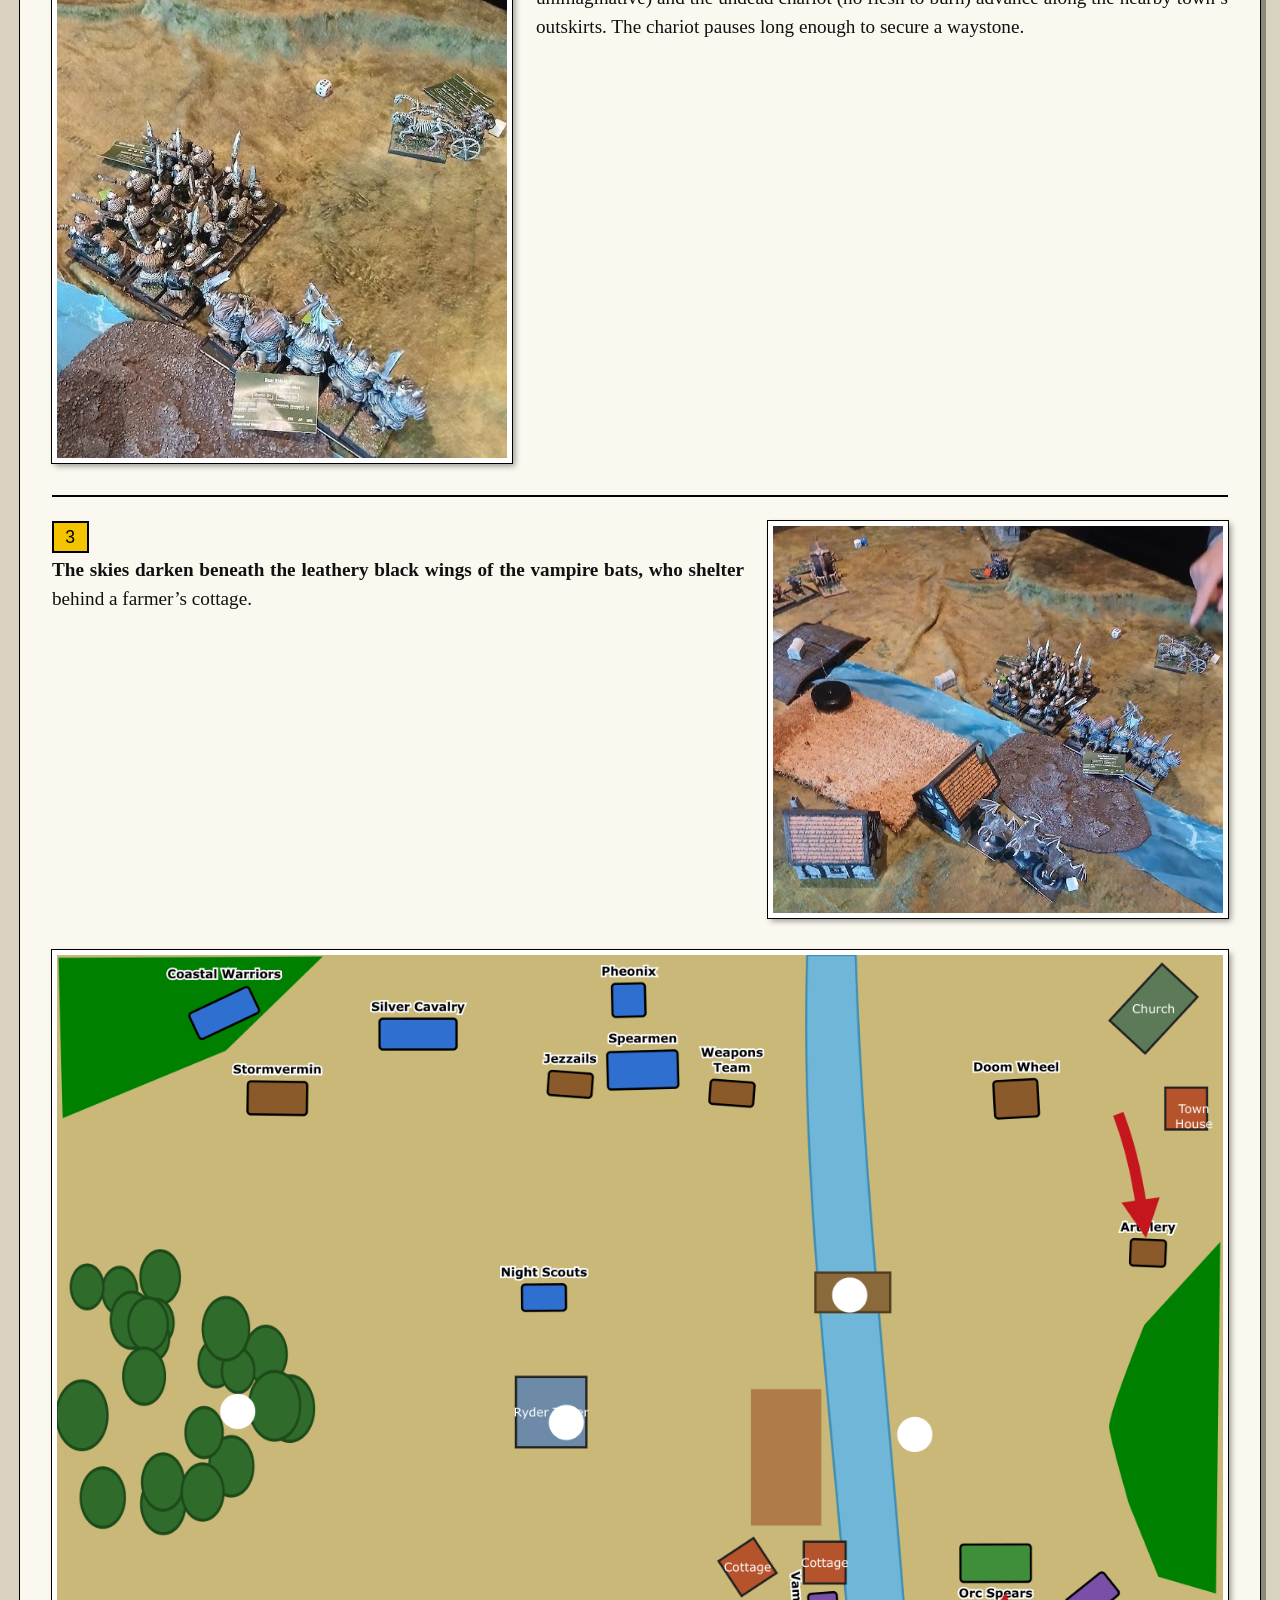
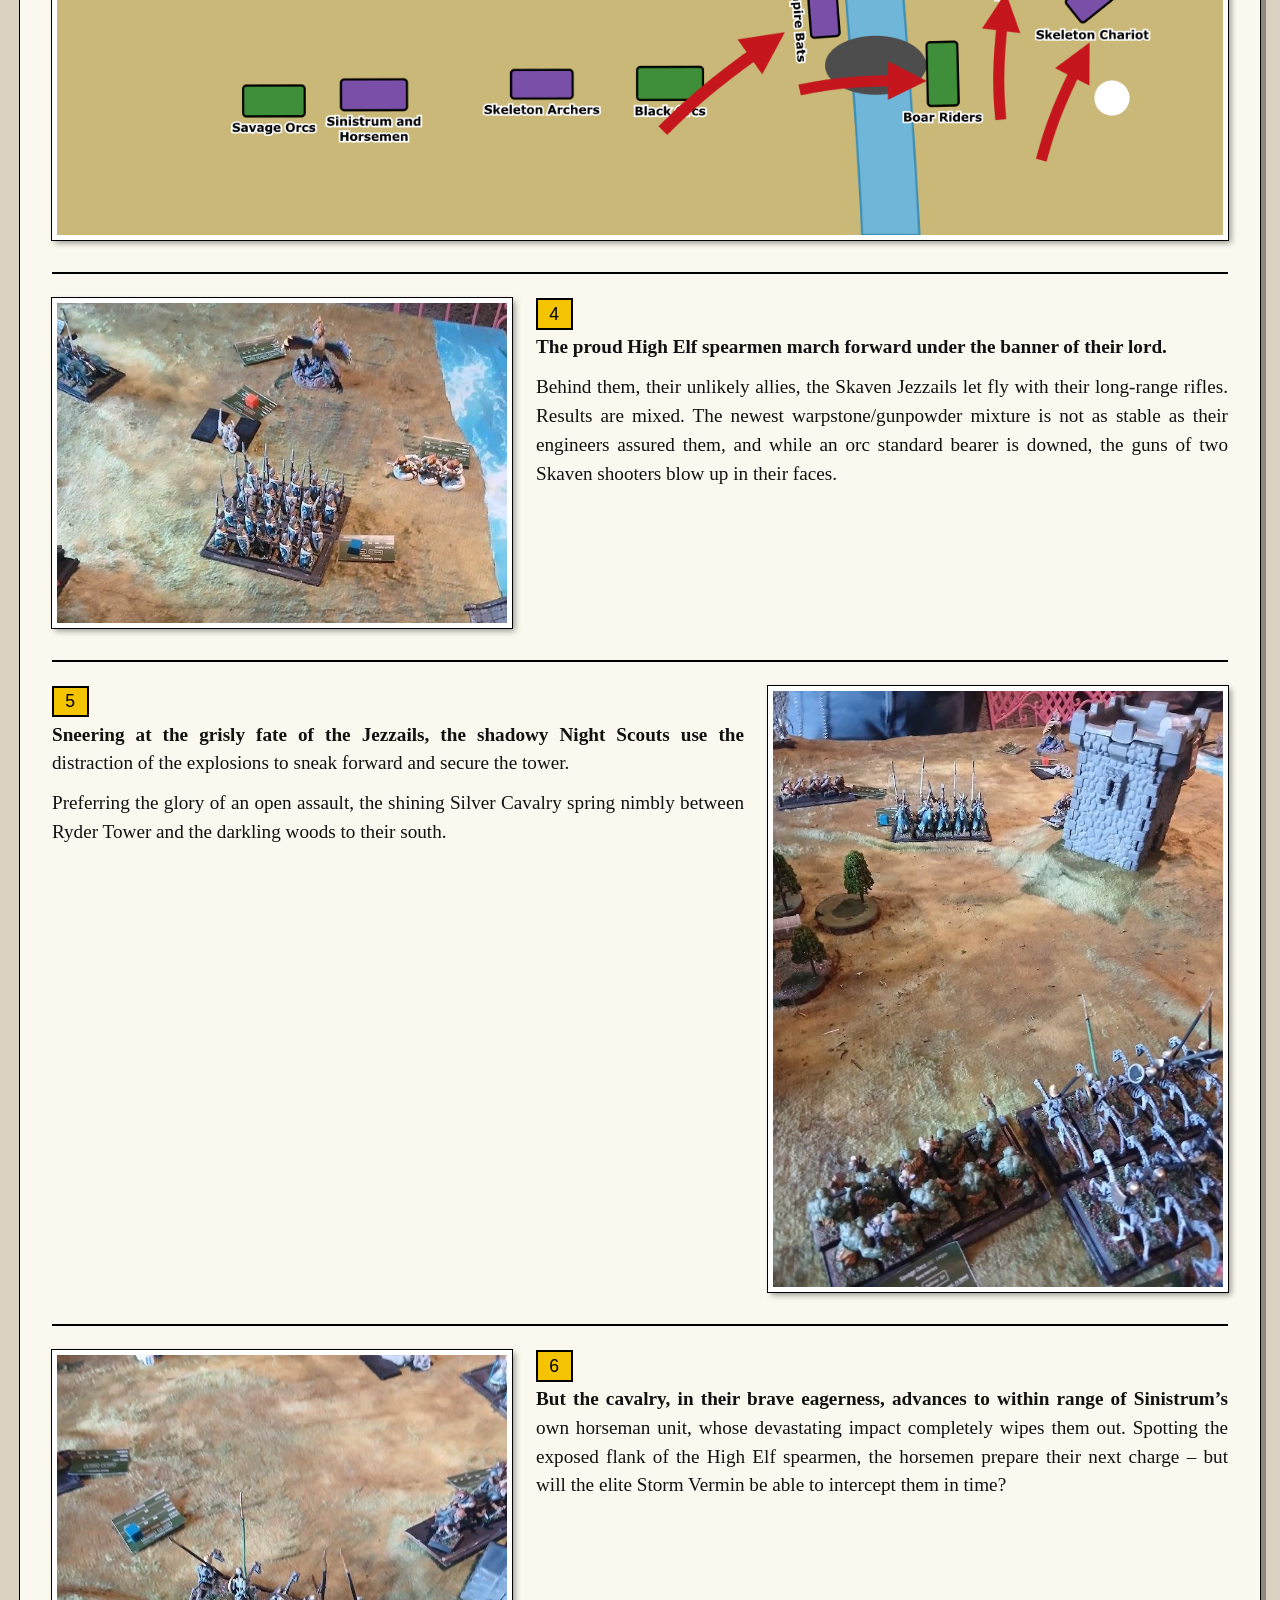
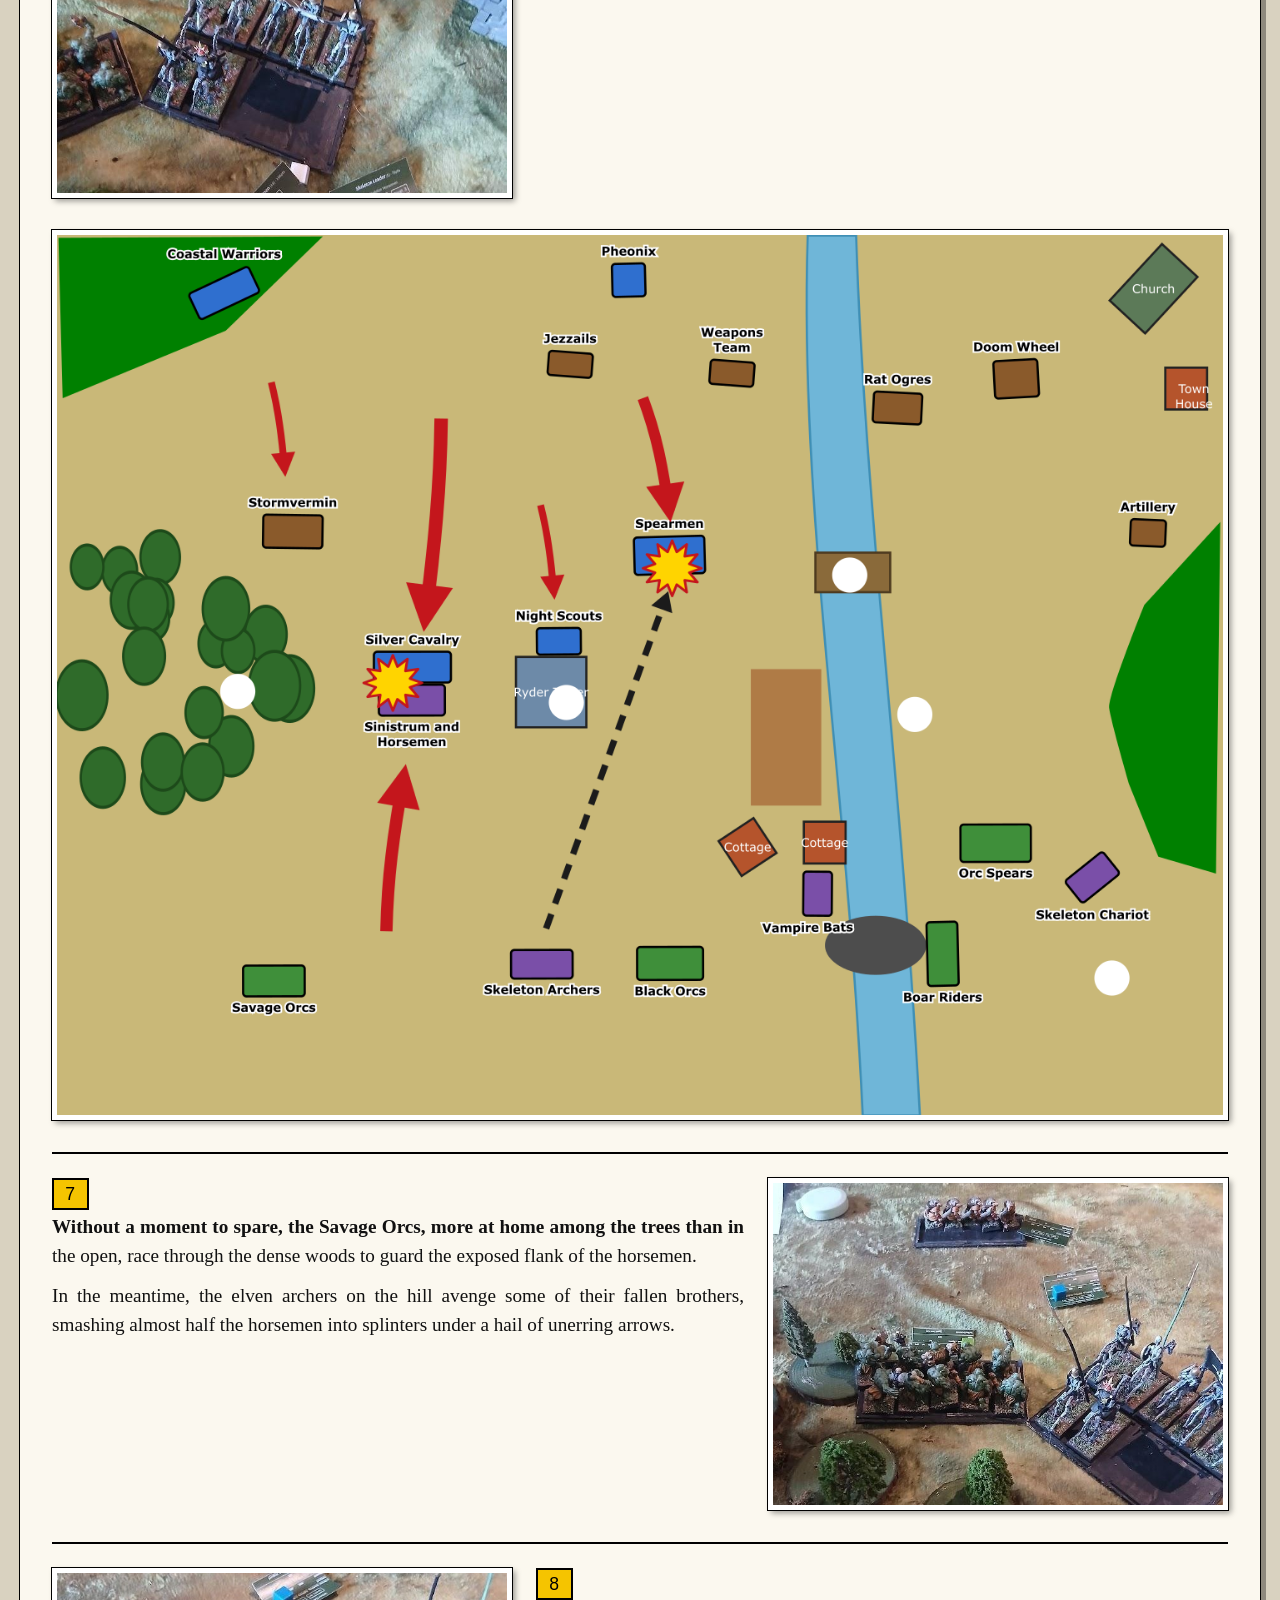
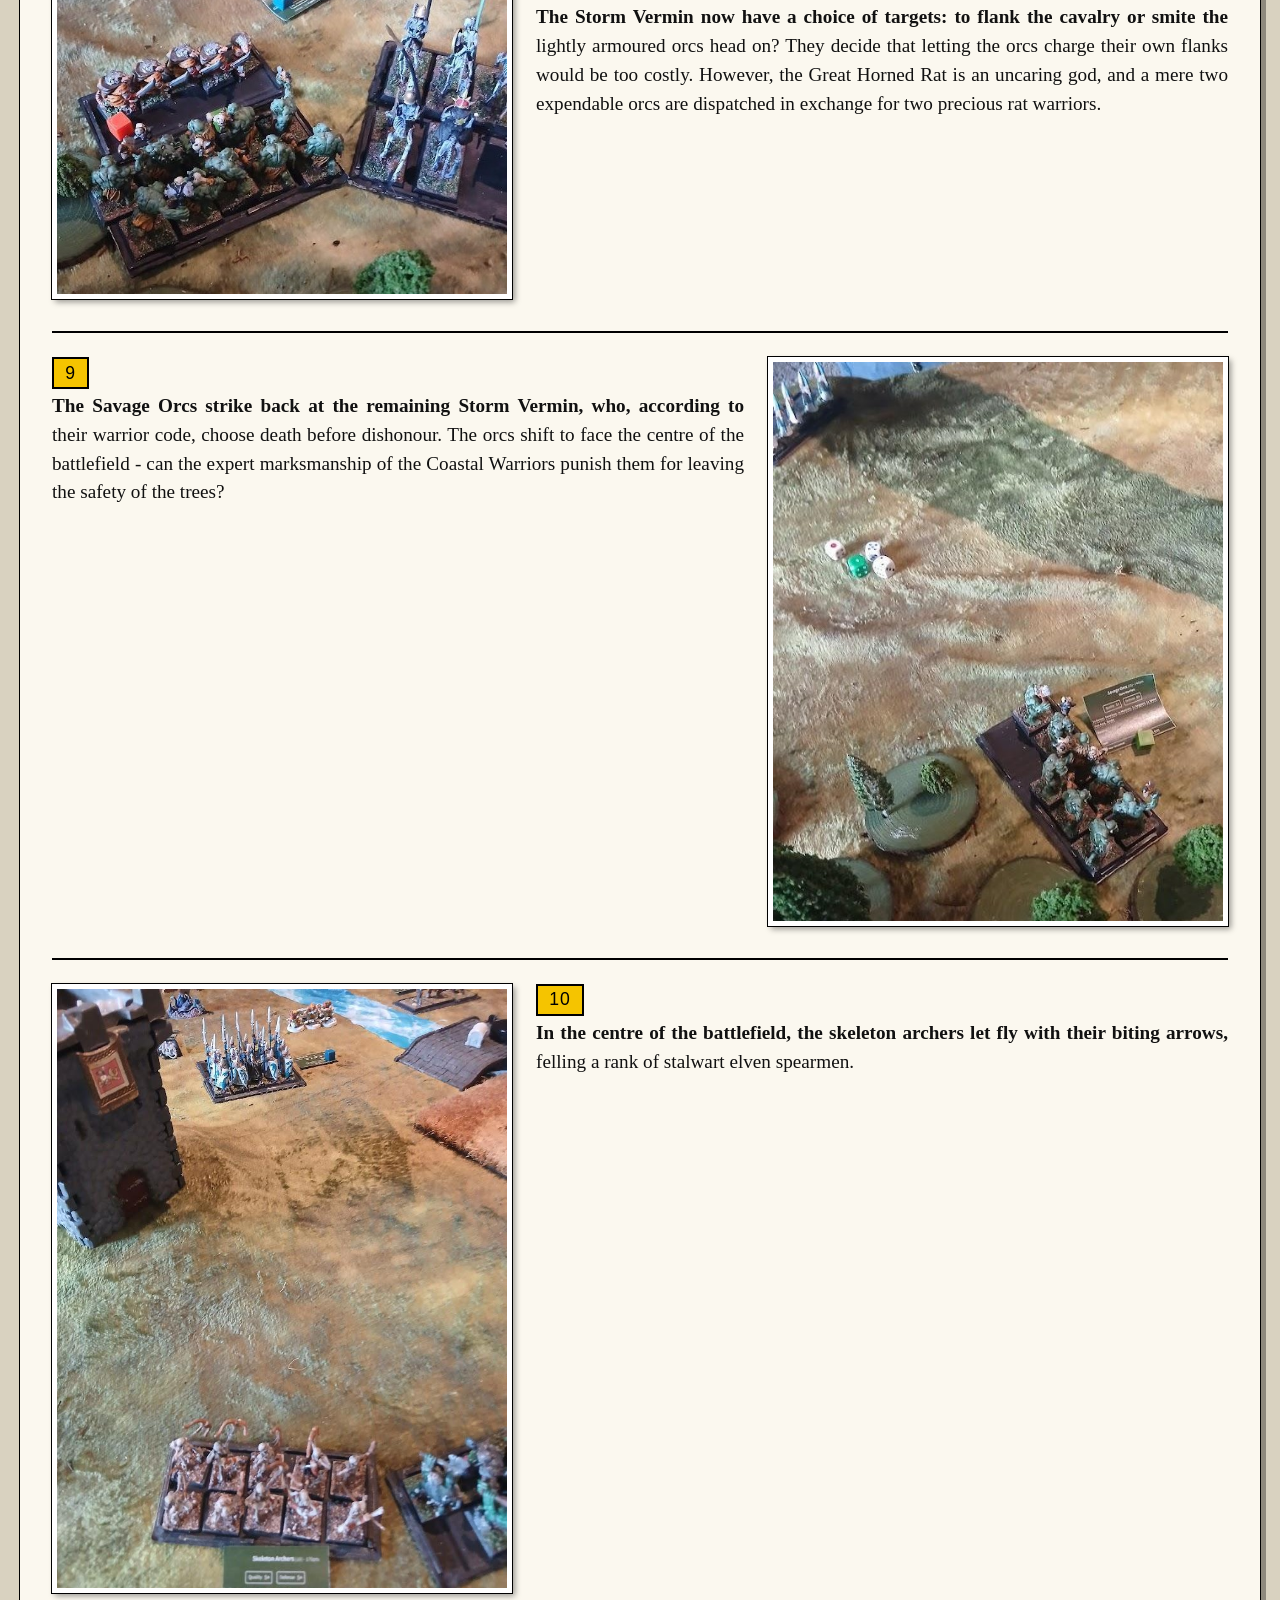
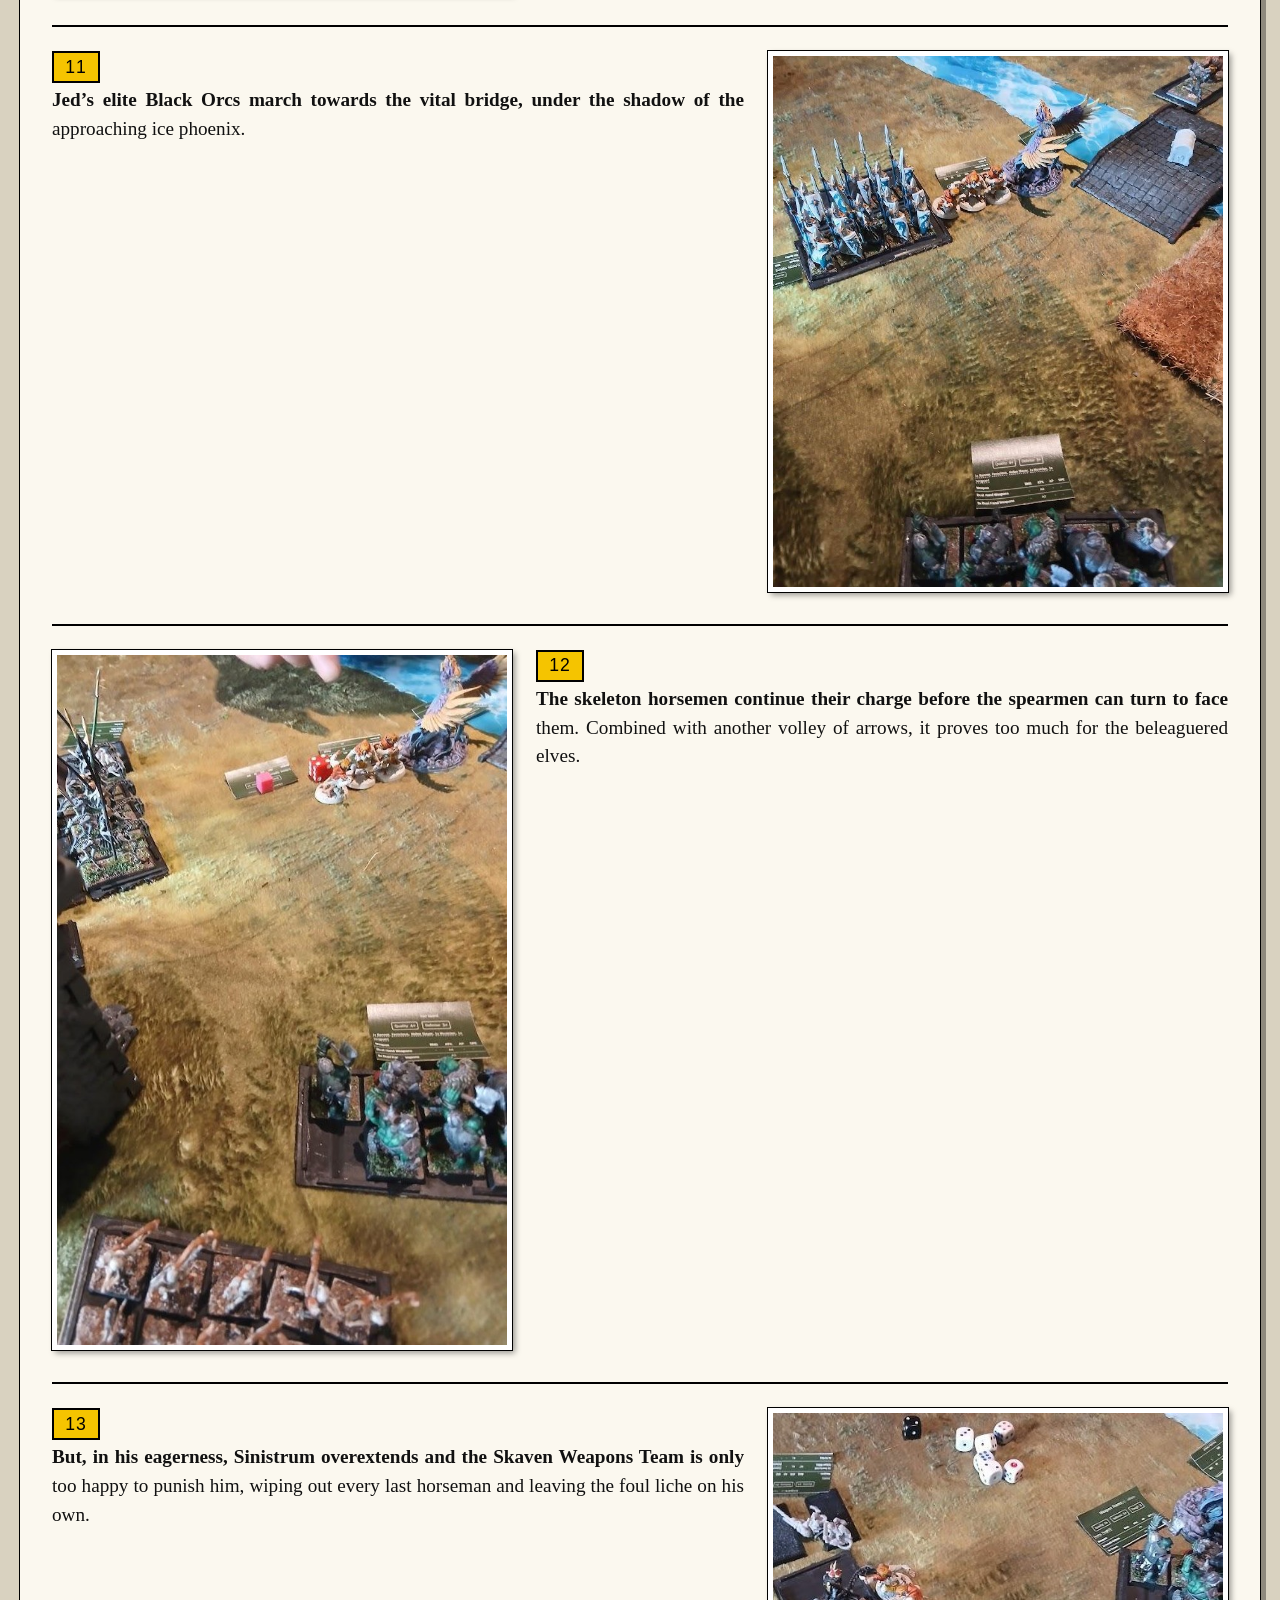
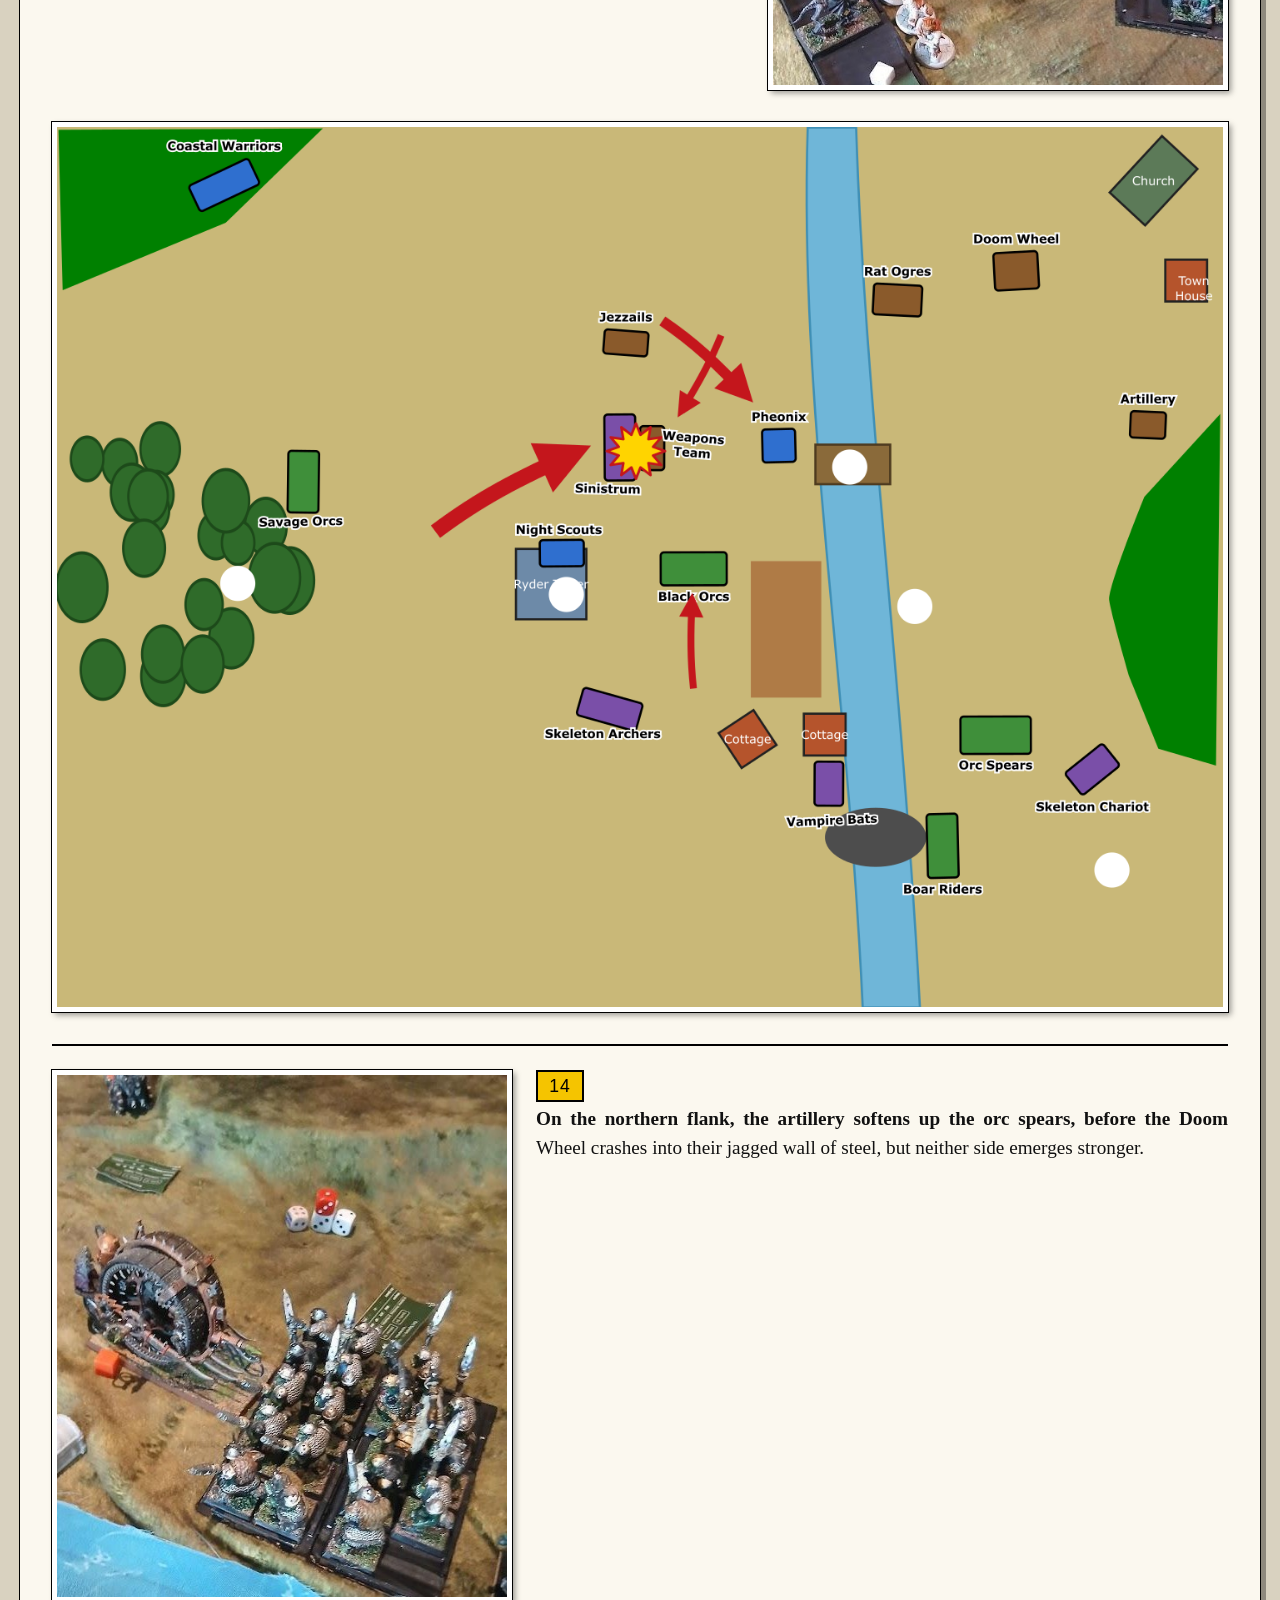
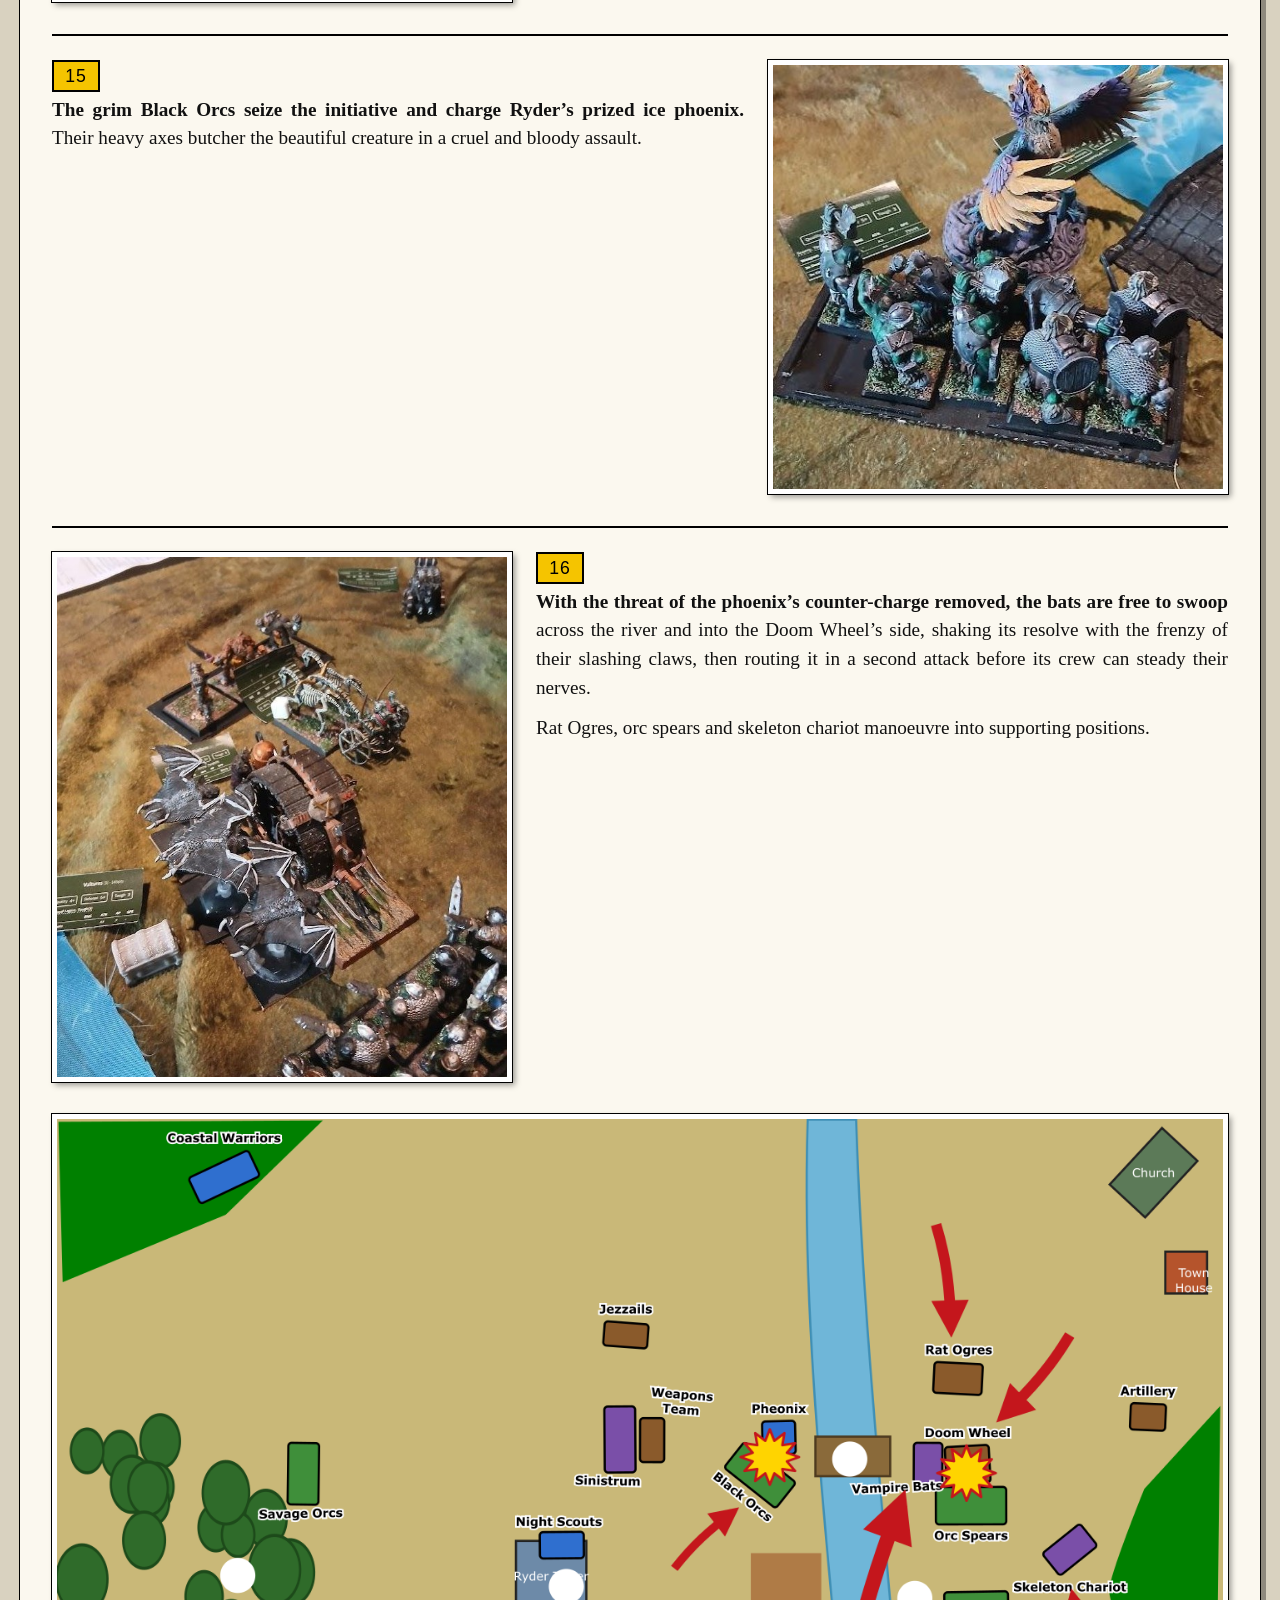
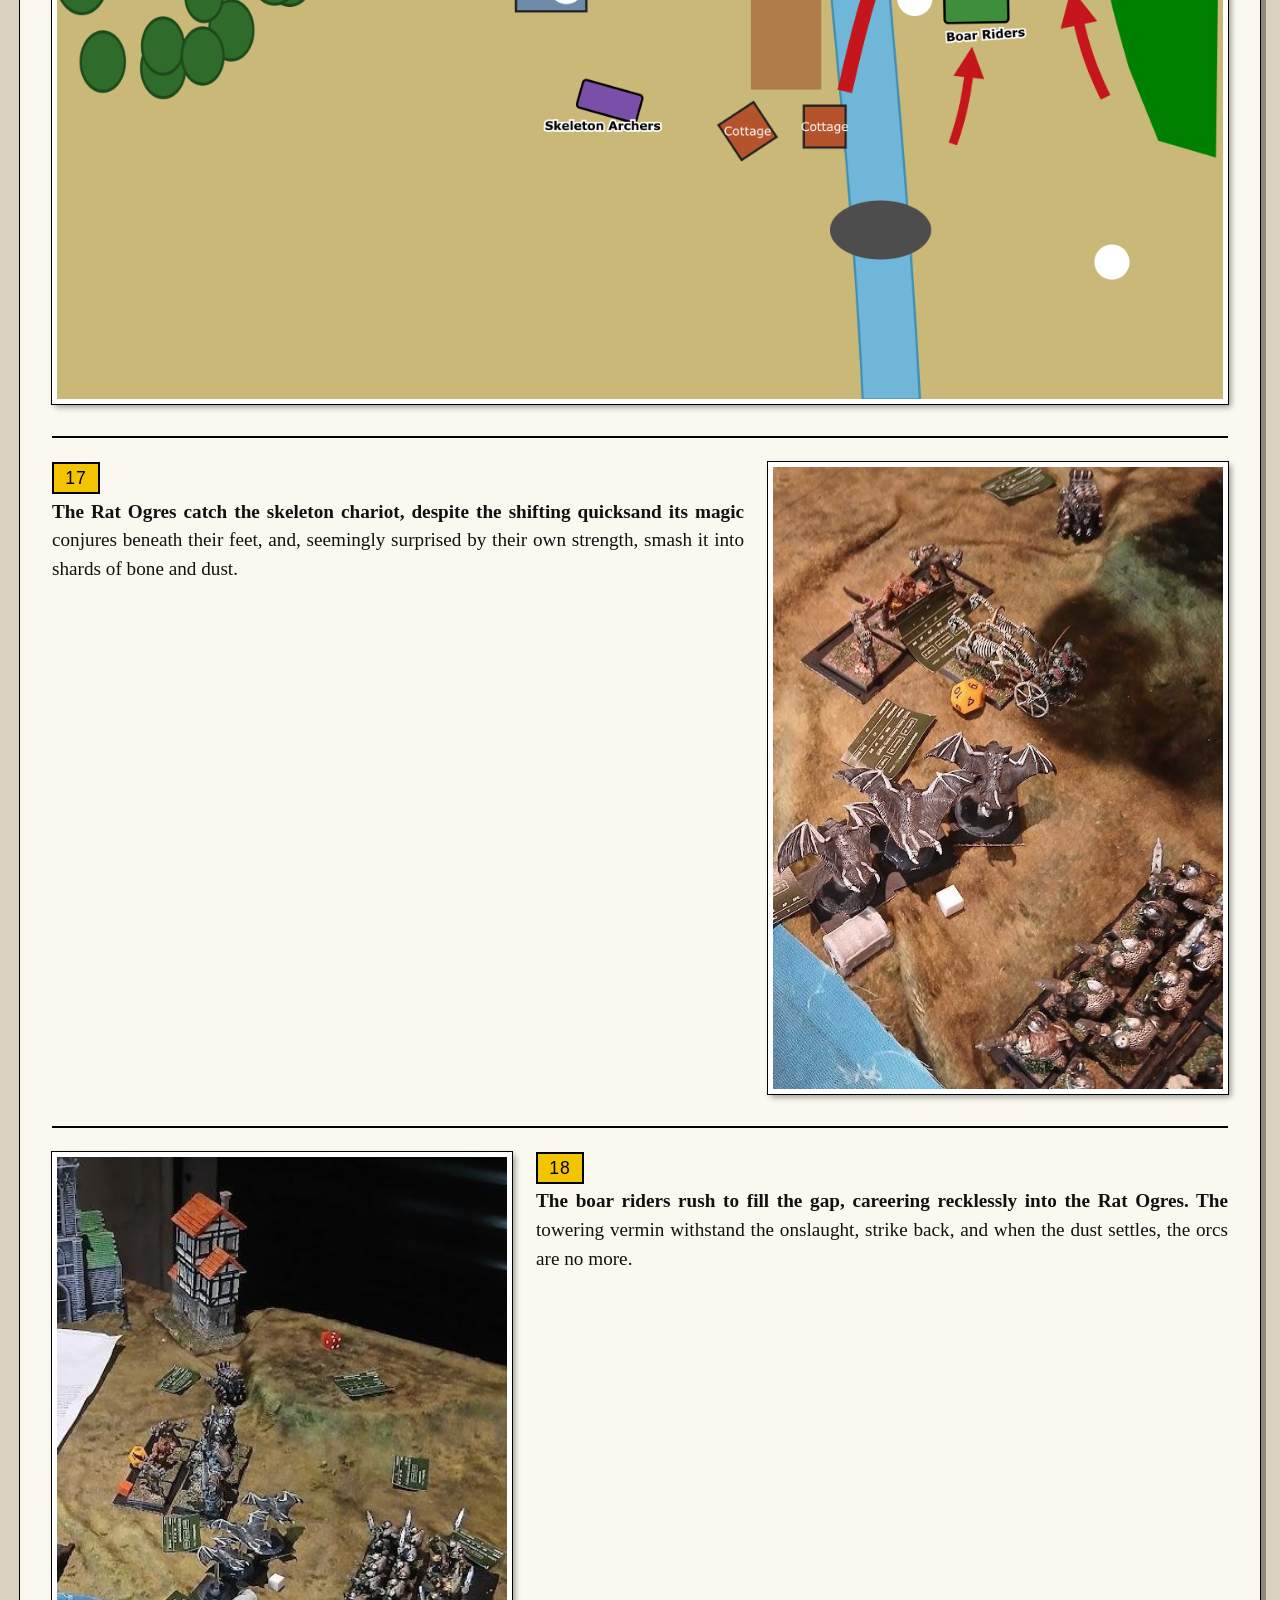
==== commit 067662e6: "fixes" ====
--- a/index.html
+++ b/index.html
@@ -17,17 +17,17 @@
         <h2>Background</h2>
         <p class="intro">Although the High Elves sailed for Ulthuan millennia ago, they still maintain outposts in the
           Old World to protect the geomantic waystones that help slow the spread of Chaos.</p>
-        <p class="intro">Skaven Clan Leader Horgan eyed such an outpost as a valuable prize, and launched a vicious
-          surprise attack from the neighbouring forest. However, little did he realise that through necromantic
-          interrogation, the ancient liche Sinistrum and his close ally Warboss Jed were lying in ambush, waiting for
-          the two sides to exhaust themselves before taking the prize as their own.</p>
-        <p class="intro">Spotting the danger just in time, the High Elf Lord Ryder and Horgan realised that their
-          survival depended on their fighting side by side, at least for now.</p>
+        <p class="intro">Skaven Clan Leader Horgan eyed such an outpost, under the command of Lord Ryder, as a valuable
+          prize. Uunder cover of darkess, he launched a vicious surprise attack from the neighbouring forest. However,
+          little did he realise that through necromantic interrogation, the ancient liche Sinistrum had learned of the
+          his plans. Sinistrum and his close ally Warboss Jed were lying in ambush, waiting for the two sides to exhaust
+          themselves before taking the prize as their own.</p>
+        <p class="intro">Spotting the danger just in time, the Ryder and Horgan realised that their survival depended on
+          their fighting side by side, at least for now.</p>
         <img src="images/battle-01.jpg" alt="The battlefield at the start of the game">
       </section>
       <section class="map">
         <img src="images/battlefield-map.png" alt="Map of the battlefield at the start of the game">
-        <p class="map-caption">The battlefield at the start of the game.</p>
       </section>
       <section class="turn">
         <img src="images/battle-02.jpg" alt="Battle scene 1">
@@ -41,35 +41,36 @@
         <img src="images/battle-03.jpg" alt="Battle scene 2">
         <div class="caption">
           <p>Undaunted at the prospect of a burning doom, the orcish spears and boar riders (too unimaginative) and the
-            undead chariot (no flesh) advance along the town&rsquo;s outskirts. The chariot pauses long enough to secure
-            a waystone.</p>
+            undead chariot (no flesh to burn) advance along the nearby town&rsquo;s outskirts. The chariot pauses long
+            enough to secure a waystone.</p>
         </div>
       </section>
       <section class="turn">
         <img src="images/battle-04.jpg" alt="Battle scene 3">
         <div class="caption">
-          <p>The skies darken beneath the leathery black wings of the vampire bats, who shelter behind a farmer&rsquo;s cottage.</p>
+          <p>The skies darken beneath the leathery black wings of the vampire bats, who shelter behind a farmer&rsquo;s
+            cottage.</p>
         </div>
       </section>
       <figure class="map">
         <img src="images/map-01.png" alt="Map of the battlefield after move 3">
-        <figcaption class="map-caption">The battlefield after move 3.</figcaption>
       </figure>
       <section class="turn">
         <img src="images/battle-05.jpg" alt="Battle scene 4">
         <div class="caption">
           <p>The proud High Elf spearmen march forward under the banner of their lord.</p>
-          <p>Behind them, their unlikely allies, the Skaven Jezzails let fly with their long-range rifles. Results are mixed. The newest warpstone/gunpowder mixture is not as stable as their engineers assured them, and while an
+          <p>Behind them, their unlikely allies, the Skaven Jezzails let fly with their long-range rifles. Results are
+            mixed. The newest warpstone/gunpowder mixture is not as stable as their engineers assured them, and while an
             orc standard bearer is downed, the guns of two Skaven shooters blow up in their faces.</p>
         </div>
       </section>
       <section class="turn">
         <img src="images/battle-06.jpg" alt="Battle scene 5">
         <div class="caption">
+          <p>Sneering at the grisly fate of the Jezzails, the shadowy Night Scouts use the distraction of the explosions
+            to sneak forward and secure the tower.</p>
           <p>Preferring the glory of an open assault, the shining Silver Cavalry spring nimbly between Ryder Tower and
             the darkling woods to their south.</p>
-          <p>Sneering at the grisly fate of the Jezzails, the shadowy Night Scouts use the distraction of the explosions
-            to sneak forward and secure the tower.</p>
         </div>
       </section>
       <section class="turn">
@@ -79,34 +80,35 @@
             whose devastating impact completely wipes them out. Spotting the exposed flank of the High Elf spearmen, the
             horsemen prepare their next charge &ndash; but will the elite Storm Vermin be able to intercept them in
             time?</p>
-          <p>In the meantime, the elven archers on the hill avenge some of their fallen brothers, also smashing half the horsemen into splinters under a hail of unerring arrows.</p>
         </div>
       </section>
       <figure class="map">
         <img src="images/map-02.png" alt="Map of the battlefield after move 7">
-        <figcaption class="map-caption">The battlefield after move 7.</figcaption>
       </figure>
       <section class="turn">
         <img src="images/battle-09.jpg" alt="Battle scene 8">
         <div class="caption">
           <p>Without a moment to spare, the Savage Orcs, more at home among the trees than in the open, race through the
             dense woods to guard the exposed flank of the horsemen.</p>
+          <p>In the meantime, the elven archers on the hill avenge some of their fallen brothers, smashing almost half
+            the horsemen into splinters under a hail of unerring arrows.</p>
         </div>
       </section>
       <section class="turn">
         <img src="images/battle-10.jpg" alt="Battle scene 9">
         <div class="caption">
-          <p>The Storm Vermin now have a choice of targets. To flank the cavalry or smite the lightly armoured orcs head
-            on? They decide that letting the orcs charge their flanks would be too costly. However, the Great Horned Rat
-            is an uncaring god, and two precious Skaven fall in exchange for two expendable orcs.</p>
+          <p>The Storm Vermin now have a choice of targets: to flank the cavalry or smite the lightly armoured orcs head
+            on? They decide that letting the orcs charge their own flanks would be too costly. However, the Great Horned
+            Rat is an uncaring god, and a mere two expendable orcs are dispatched in exchange for two precious rat
+            warriors.</p>
         </div>
       </section>
       <section class="turn">
         <img src="images/battle-12.jpg" alt="Battle scene 11">
         <div class="caption">
-          <p>The Savage Orcs strike back at the remaining Storm Vermin, who inevitably choose death before dishonour.
-            Can the superior marksmanship of the hilltop Coastal Warriors punish the orcs for leaving the safety of the
-            trees?</p>
+          <p>The Savage Orcs strike back at the remaining Storm Vermin, who, according to their warrior code, choose
+            death before dishonour. The orcs shift to face the centre of the battlefield - can the expert marksmanship
+            of the Coastal Warriors punish them for leaving the safety of the trees?</p>
         </div>
       </section>
       <section class="turn">
@@ -126,19 +128,19 @@
       <section class="turn">
         <img src="images/battle-14.jpg" alt="Battle scene 13">
         <div class="caption">
-          <p>The skeleton horsemen continue their charge before the spearmen can respond. Combined with another volley of arrows, it proves too much for the beleaguered elves.</p>
+          <p>The skeleton horsemen continue their charge before the spearmen can turn to face them. Combined with
+            another volley of arrows, it proves too much for the beleaguered elves.</p>
         </div>
       </section>
       <section class="turn">
         <img src="images/battle-15.jpg" alt="Battle scene 14">
         <div class="caption">
-          <p>But, in his eagerness, Sinistrum overextends and the Skaven Weapons Team is only too happy to punish him for
-            his folly, wiping out every last horseman and leaving the foul liche on his own.</p>
+          <p>But, in his eagerness, Sinistrum overextends and the Skaven Weapons Team is only too happy to punish him,
+            wiping out every last horseman and leaving the foul liche on his own.</p>
         </div>
       </section>
       <figure class="map">
         <img src="images/map-04.png" alt="Map of the battlefield after move 13">
-        <figcaption class="map-caption">The battlefield after move 13.</figcaption>
       </figure>
       <section class="turn">
         <img src="images/battle-13.jpg" alt="Battle scene 12">
@@ -160,19 +162,17 @@
           <p>With the threat of the phoenix&rsquo;s counter-charge removed, the bats are free to swoop across the river
             and into the Doom Wheel&rsquo;s side, shaking its resolve with the frenzy of their slashing claws, then
             routing it in a second attack before its crew can steady their nerves.</p>
-          <p>Rat Ogres, orc spears and skeleton chariot manoeuvre into supporting positions...</p>
+          <p>Rat Ogres, orc spears and skeleton chariot manoeuvre into supporting positions.</p>
         </div>
       </section>
       <figure class="map">
         <img src="images/map-05.png" alt="Map of the battlefield after move 16">
-        <figcaption class="map-caption">The battlefield after move 16.</figcaption>
       </figure>
       <section class="turn">
         <img src="images/battle-19.jpg" alt="Battle scene 18">
         <div class="caption">
-          <p>The Rat Ogres catch the skeleton chariot, despite the shifting quicksand its magic conjures
-            beneath their feet, and, seemingly surprised by their own strength, smash it into shards of bone and dust.
-          </p>
+          <p>The Rat Ogres catch the skeleton chariot, despite the shifting quicksand its magic conjures beneath their
+            feet, and, seemingly surprised by their own strength, smash it into shards of bone and dust. </p>
         </div>
       </section>
       <section class="turn">
@@ -187,7 +187,8 @@
         <div class="caption">
           <p>The surprising might of the Rat Ogres gives the bats pause, and they land by the riverside waypoint, rather
             than engage in a risky attack.</p>
-          <p>The skeletons and orcs have kept control of two of this side's three objectives.</p>
+          <p>The skeletons and orcs have kept control of two of this side's three objectives, the Skaven and High Elves
+            just one.</p>
         </div>
       </section>
       <section class="turn">
@@ -202,16 +203,16 @@
       <section class="turn">
         <img src="images/battle-22.jpg" alt="Battle scene 21">
         <div class="caption">
-          <p>The Night Scouts come out of the shadows to charge the Savage Orcs frontally, hoping to prevent them from
-            controlling the forest's objective. Their flashing daggers are too fast for the eye to see, and they slay
-            all but a handful.</p>
+          <p>The Night Scouts come out of the shadows to charge the Savage Orcs, hoping to prevent them from controlling
+            the forest's objective. Their flashing daggers are too fast for the eye to see, and they slay all but a
+            handful.</p>
         </div>
       </section>
       <section class="turn">
         <img src="images/battle-23.jpg" alt="Battle scene 22">
         <div class="caption">
-          <p>A final accurate volley from the elves wipes out the remaining lightly armoured orcs, and so the forest,
-            like the tower, ends under no one&rsquo;s control.</p>
+          <p>A final volley from the elves wipes out the remaining unarmoured orcs, and so the forest, like the tower,
+            ends under no one&rsquo;s control.</p>
         </div>
       </section>
       <footer>
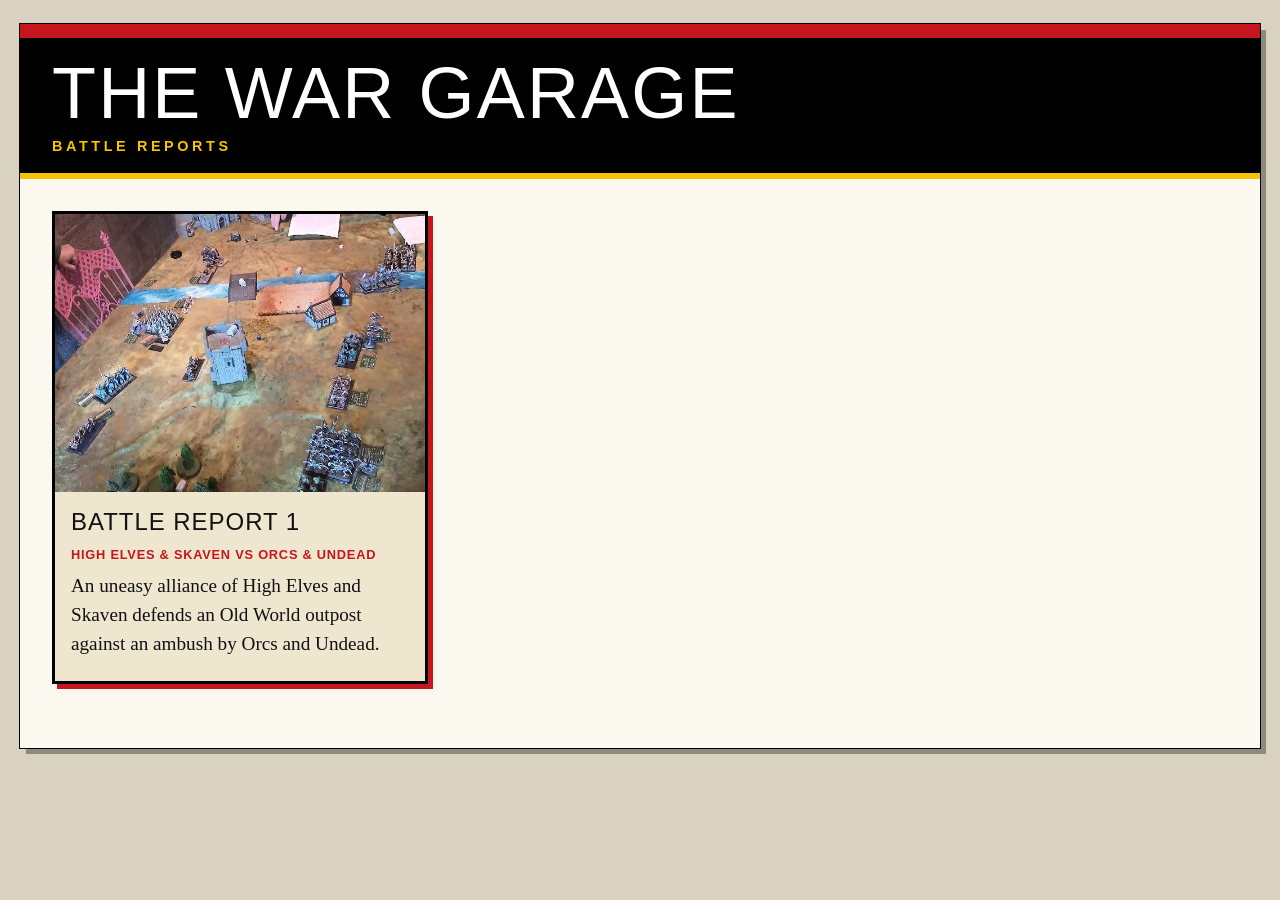
==== commit 48ca134a: "home page" ====
--- a/index.html
+++ b/index.html
@@ -4,222 +4,38 @@
   <head>
     <meta charset="UTF-8">
     <meta name="viewport" content="width=device-width, initial-scale=1">
-    <title>The War Garage: Battle Report 1</title>
+    <title>The War Garage: Battle Reports</title>
     <link rel="stylesheet" href="style.css">
   </head>
 
   <body>
+    <!--
+  HOW TO ADD A NEW BATTLE REPORT
+  1. Copy the folder  reports/_template  and rename the copy, e.g.  reports/battle-02
+  2. Edit reports/battle-02/index.html (text), and put its photos in images/ and maps in maps/.
+  3. Copy one <a class="card"> block below, put it ABOVE the others (newest first),
+     and change the link, photo, title and text.
+  4. In the older report, add a "Next battle" link in its <nav class="pager"> at the bottom.
+-->
     <main class="report">
       <header>
-        <h1>The War Garage: Battle Report 1</h1>
+        <h1>The War Garage</h1>
+        <p class="tagline">Battle Reports</p>
       </header>
-      <section class="setup">
-        <h2>Background</h2>
-        <p class="intro">Although the High Elves sailed for Ulthuan millennia ago, they still maintain outposts in the
-          Old World to protect the geomantic waystones that help slow the spread of Chaos.</p>
-        <p class="intro">Skaven Clan Leader Horgan eyed such an outpost, under the command of Lord Ryder, as a valuable
-          prize. Uunder cover of darkess, he launched a vicious surprise attack from the neighbouring forest. However,
-          little did he realise that through necromantic interrogation, the ancient liche Sinistrum had learned of the
-          his plans. Sinistrum and his close ally Warboss Jed were lying in ambush, waiting for the two sides to exhaust
-          themselves before taking the prize as their own.</p>
-        <p class="intro">Spotting the danger just in time, the Ryder and Horgan realised that their survival depended on
-          their fighting side by side, at least for now.</p>
-        <img src="images/battle-01.jpg" alt="The battlefield at the start of the game">
+
+      <section class="cards">
+
+        <a class="card" href="reports/battle-01/index.html">
+          <img src="reports/battle-01/images/battle-01.jpg" alt="The battlefield before the first move">
+          <div class="card-text">
+            <h2>Battle Report 1</h2>
+            <p class="meta">High Elves &amp; Skaven vs Orcs &amp; Undead</p>
+            <p>An uneasy alliance of High Elves and Skaven defends an Old World outpost against an ambush by Orcs and Undead.</p>
+          </div>
+        </a>
+
       </section>
-      <section class="map">
-        <img src="images/battlefield-map.png" alt="Map of the battlefield at the start of the game">
-      </section>
-      <section class="turn">
-        <img src="images/battle-02.jpg" alt="Battle scene 1">
-        <div class="caption">
-          <p>The Skaven artillerists edge their cautious way towards a nearby hill, from which they gleefully plan to
-            rain burning warpfire down upon the flesh of their hated foes.</p>
-          <p>They are supported to their flank by the thundering Doom Wheel and ferocious Rat Ogres.</p>
-        </div>
-      </section>
-      <section class="turn">
-        <img src="images/battle-03.jpg" alt="Battle scene 2">
-        <div class="caption">
-          <p>Undaunted at the prospect of a burning doom, the orcish spears and boar riders (too unimaginative) and the
-            undead chariot (no flesh to burn) advance along the nearby town&rsquo;s outskirts. The chariot pauses long
-            enough to secure a waystone.</p>
-        </div>
-      </section>
-      <section class="turn">
-        <img src="images/battle-04.jpg" alt="Battle scene 3">
-        <div class="caption">
-          <p>The skies darken beneath the leathery black wings of the vampire bats, who shelter behind a farmer&rsquo;s
-            cottage.</p>
-        </div>
-      </section>
-      <figure class="map">
-        <img src="images/map-01.png" alt="Map of the battlefield after move 3">
-      </figure>
-      <section class="turn">
-        <img src="images/battle-05.jpg" alt="Battle scene 4">
-        <div class="caption">
-          <p>The proud High Elf spearmen march forward under the banner of their lord.</p>
-          <p>Behind them, their unlikely allies, the Skaven Jezzails let fly with their long-range rifles. Results are
-            mixed. The newest warpstone/gunpowder mixture is not as stable as their engineers assured them, and while an
-            orc standard bearer is downed, the guns of two Skaven shooters blow up in their faces.</p>
-        </div>
-      </section>
-      <section class="turn">
-        <img src="images/battle-06.jpg" alt="Battle scene 5">
-        <div class="caption">
-          <p>Sneering at the grisly fate of the Jezzails, the shadowy Night Scouts use the distraction of the explosions
-            to sneak forward and secure the tower.</p>
-          <p>Preferring the glory of an open assault, the shining Silver Cavalry spring nimbly between Ryder Tower and
-            the darkling woods to their south.</p>
-        </div>
-      </section>
-      <section class="turn">
-        <img src="images/battle-07.jpg" alt="Battle scene 6">
-        <div class="caption">
-          <p>But the cavalry, in their brave eagerness, advances to within range of Sinistrum&rsquo;s own horseman unit,
-            whose devastating impact completely wipes them out. Spotting the exposed flank of the High Elf spearmen, the
-            horsemen prepare their next charge &ndash; but will the elite Storm Vermin be able to intercept them in
-            time?</p>
-        </div>
-      </section>
-      <figure class="map">
-        <img src="images/map-02.png" alt="Map of the battlefield after move 7">
-      </figure>
-      <section class="turn">
-        <img src="images/battle-09.jpg" alt="Battle scene 8">
-        <div class="caption">
-          <p>Without a moment to spare, the Savage Orcs, more at home among the trees than in the open, race through the
-            dense woods to guard the exposed flank of the horsemen.</p>
-          <p>In the meantime, the elven archers on the hill avenge some of their fallen brothers, smashing almost half
-            the horsemen into splinters under a hail of unerring arrows.</p>
-        </div>
-      </section>
-      <section class="turn">
-        <img src="images/battle-10.jpg" alt="Battle scene 9">
-        <div class="caption">
-          <p>The Storm Vermin now have a choice of targets: to flank the cavalry or smite the lightly armoured orcs head
-            on? They decide that letting the orcs charge their own flanks would be too costly. However, the Great Horned
-            Rat is an uncaring god, and a mere two expendable orcs are dispatched in exchange for two precious rat
-            warriors.</p>
-        </div>
-      </section>
-      <section class="turn">
-        <img src="images/battle-12.jpg" alt="Battle scene 11">
-        <div class="caption">
-          <p>The Savage Orcs strike back at the remaining Storm Vermin, who, according to their warrior code, choose
-            death before dishonour. The orcs shift to face the centre of the battlefield - can the expert marksmanship
-            of the Coastal Warriors punish them for leaving the safety of the trees?</p>
-        </div>
-      </section>
-      <section class="turn">
-        <img src="images/battle-08.jpg" alt="Battle scene 7">
-        <div class="caption">
-          <p>In the centre of the battlefield, the skeleton archers let fly with their biting arrows, felling a rank of
-            stalwart elven spearmen.</p>
-        </div>
-      </section>
-      <section class="turn">
-        <img src="images/battle-11.jpg" alt="Battle scene 10">
-        <div class="caption">
-          <p>Jed&rsquo;s elite Black Orcs march towards the vital bridge, under the shadow of the approaching ice
-            phoenix.</p>
-        </div>
-      </section>
-      <section class="turn">
-        <img src="images/battle-14.jpg" alt="Battle scene 13">
-        <div class="caption">
-          <p>The skeleton horsemen continue their charge before the spearmen can turn to face them. Combined with
-            another volley of arrows, it proves too much for the beleaguered elves.</p>
-        </div>
-      </section>
-      <section class="turn">
-        <img src="images/battle-15.jpg" alt="Battle scene 14">
-        <div class="caption">
-          <p>But, in his eagerness, Sinistrum overextends and the Skaven Weapons Team is only too happy to punish him,
-            wiping out every last horseman and leaving the foul liche on his own.</p>
-        </div>
-      </section>
-      <figure class="map">
-        <img src="images/map-04.png" alt="Map of the battlefield after move 13">
-      </figure>
-      <section class="turn">
-        <img src="images/battle-13.jpg" alt="Battle scene 12">
-        <div class="caption">
-          <p>On the northern flank, the artillery softens up the orc spears, before the Doom Wheel crashes into their
-            jagged wall of steel, but neither side emerges stronger.</p>
-        </div>
-      </section>
-      <section class="turn">
-        <img src="images/battle-16.jpg" alt="Battle scene 15">
-        <div class="caption">
-          <p>The grim Black Orcs seize the initiative and charge Ryder&rsquo;s prized ice phoenix. Their heavy axes
-            butcher the beautiful creature in a cruel and bloody assault.</p>
-        </div>
-      </section>
-      <section class="turn">
-        <img src="images/battle-17.jpg" alt="Battle scene 16">
-        <div class="caption">
-          <p>With the threat of the phoenix&rsquo;s counter-charge removed, the bats are free to swoop across the river
-            and into the Doom Wheel&rsquo;s side, shaking its resolve with the frenzy of their slashing claws, then
-            routing it in a second attack before its crew can steady their nerves.</p>
-          <p>Rat Ogres, orc spears and skeleton chariot manoeuvre into supporting positions.</p>
-        </div>
-      </section>
-      <figure class="map">
-        <img src="images/map-05.png" alt="Map of the battlefield after move 16">
-      </figure>
-      <section class="turn">
-        <img src="images/battle-19.jpg" alt="Battle scene 18">
-        <div class="caption">
-          <p>The Rat Ogres catch the skeleton chariot, despite the shifting quicksand its magic conjures beneath their
-            feet, and, seemingly surprised by their own strength, smash it into shards of bone and dust. </p>
-        </div>
-      </section>
-      <section class="turn">
-        <img src="images/battle-20.jpg" alt="Battle scene 19">
-        <div class="caption">
-          <p>The boar riders rush to fill the gap, careering recklessly into the Rat Ogres. The towering vermin
-            withstand the onslaught, strike back, and when the dust settles, the orcs are no more.</p>
-        </div>
-      </section>
-      <section class="turn">
-        <img src="images/battle-21.jpg" alt="Battle scene 20">
-        <div class="caption">
-          <p>The surprising might of the Rat Ogres gives the bats pause, and they land by the riverside waypoint, rather
-            than engage in a risky attack.</p>
-          <p>The skeletons and orcs have kept control of two of this side's three objectives, the Skaven and High Elves
-            just one.</p>
-        </div>
-      </section>
-      <section class="turn">
-        <img src="images/battle-18.jpg" alt="Battle scene 17">
-        <div class="caption">
-          <p>Meanwhile, back in the centre, the Black Orcs continue their rampage, turning on the rear of the weapons
-            team and saving the liche from his second death. One ratman survives, beating a hasty retreat to the tower,
-            which the Night Scouts have just vacated for the forest. However, Sinistrum gives chase, and so the tower
-            ends under neither side&rsquo;s control.</p>
-        </div>
-      </section>
-      <section class="turn">
-        <img src="images/battle-22.jpg" alt="Battle scene 21">
-        <div class="caption">
-          <p>The Night Scouts come out of the shadows to charge the Savage Orcs, hoping to prevent them from controlling
-            the forest's objective. Their flashing daggers are too fast for the eye to see, and they slay all but a
-            handful.</p>
-        </div>
-      </section>
-      <section class="turn">
-        <img src="images/battle-23.jpg" alt="Battle scene 22">
-        <div class="caption">
-          <p>A final volley from the elves wipes out the remaining unarmoured orcs, and so the forest, like the tower,
-            ends under no one&rsquo;s control.</p>
-        </div>
-      </section>
-      <footer>
-        <h2>Result</h2>
-        <p>The battle is over. Despite heavy losses, Sinistrum and Jed have triumphed.</p>
-      </footer>
     </main>
   </body>
 
-</html>+</html>
--- a/style.css
+++ b/style.css
@@ -242,4 +242,77 @@
   h1 {
     font-size: 2.6rem;
   }
-}+}
+/* ---------- Site navigation ---------- */
+
+/* "All battle reports" link at the top of each report */
+.topnav {
+  max-width: var(--max-width);
+  margin: 1rem auto 0;
+  padding: 0 1rem;
+  font-family: Arial, Helvetica, sans-serif;
+  font-size: 0.9rem;
+  font-weight: bold;
+  text-transform: uppercase;
+  letter-spacing: 0.08em;
+}
+.topnav a { color: #000; text-decoration: none; border-bottom: 3px solid var(--red); }
+.topnav a:hover { background: var(--yellow); }
+
+/* Previous / next links at the bottom of each report */
+.pager {
+  display: flex;
+  justify-content: space-between;
+  gap: 1rem;
+  margin: 1.5rem 2rem 0;
+  font-family: Arial, Helvetica, sans-serif;
+  font-weight: bold;
+  text-transform: uppercase;
+  letter-spacing: 0.08em;
+  font-size: 0.9rem;
+}
+.pager a { color: #000; text-decoration: none; border-bottom: 3px solid var(--red); padding-bottom: 2px; }
+.pager a:hover { background: var(--yellow); }
+.pager .all { margin: 0 auto; }
+.pager .prev { margin-right: auto; }
+.pager .next { margin-left: auto; }
+
+/* ---------- Home page (list of reports) ---------- */
+.tagline {
+  margin: 0.4rem 0 0;
+  font-family: Arial, Helvetica, sans-serif;
+  font-size: 0.9rem;
+  font-weight: bold;
+  letter-spacing: 0.25em;
+  text-transform: uppercase;
+  color: var(--yellow);
+}
+.cards {
+  display: grid;
+  grid-template-columns: repeat(auto-fill, minmax(300px, 1fr));
+  gap: 1.5rem;
+  margin: 2rem;
+}
+.card {
+  display: block;
+  color: inherit;
+  text-decoration: none;
+  background: var(--tint);
+  border: 3px solid #000;
+  box-shadow: 5px 5px 0 var(--red);
+  transition: transform 0.1s;
+}
+.card:hover { transform: translate(-2px, -2px); box-shadow: 7px 7px 0 var(--red); }
+.card img { border: 0; outline: 0; box-shadow: none; aspect-ratio: 4 / 3; object-fit: cover; }
+.card-text { padding: 0.8rem 1rem 1rem; }
+.card h2 { border: 0; margin: 0 0 0.3rem; font-size: 1.5rem; }
+.card .meta {
+  margin: 0 0 0.5rem;
+  font-family: Arial, Helvetica, sans-serif;
+  font-size: 0.8rem;
+  font-weight: bold;
+  text-transform: uppercase;
+  letter-spacing: 0.06em;
+  color: var(--red);
+}
+.card p { margin: 0 0 0.4rem; }
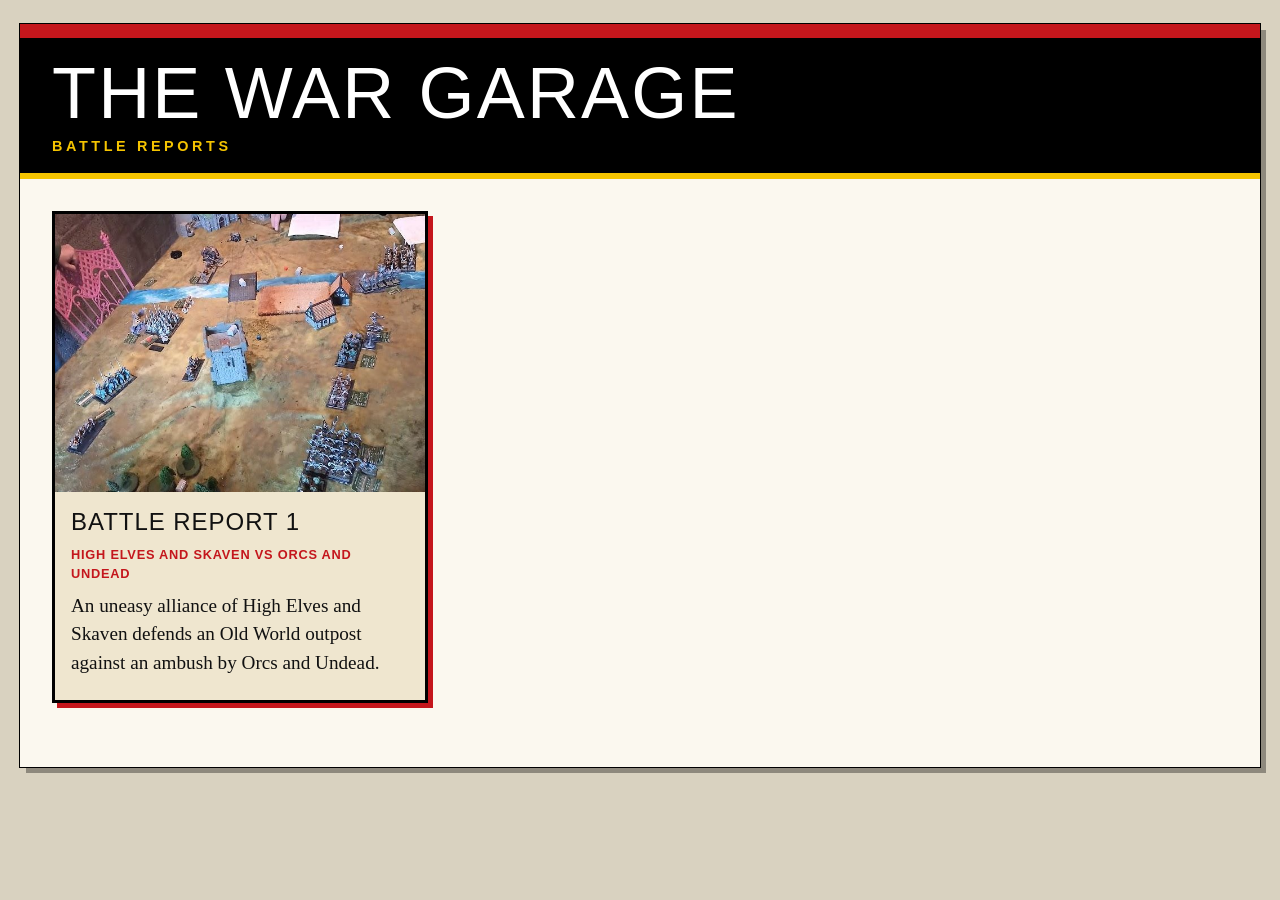
==== commit 0a487497: "typos" ====
--- a/index.html
+++ b/index.html
@@ -5,37 +5,27 @@
     <meta charset="UTF-8">
     <meta name="viewport" content="width=device-width, initial-scale=1">
     <title>The War Garage: Battle Reports</title>
-    <link rel="stylesheet" href="style.css">
+    <link rel="stylesheet" href="style.css?v=3">
   </head>
 
   <body>
-    <!--
-  HOW TO ADD A NEW BATTLE REPORT
-  1. Copy the folder  reports/_template  and rename the copy, e.g.  reports/battle-02
-  2. Edit reports/battle-02/index.html (text), and put its photos in images/ and maps in maps/.
-  3. Copy one <a class="card"> block below, put it ABOVE the others (newest first),
-     and change the link, photo, title and text.
-  4. In the older report, add a "Next battle" link in its <nav class="pager"> at the bottom.
--->
     <main class="report">
       <header>
         <h1>The War Garage</h1>
         <p class="tagline">Battle Reports</p>
       </header>
-
       <section class="cards">
-
         <a class="card" href="reports/battle-01/index.html">
           <img src="reports/battle-01/images/battle-01.jpg" alt="The battlefield before the first move">
           <div class="card-text">
             <h2>Battle Report 1</h2>
-            <p class="meta">High Elves &amp; Skaven vs Orcs &amp; Undead</p>
-            <p>An uneasy alliance of High Elves and Skaven defends an Old World outpost against an ambush by Orcs and Undead.</p>
+            <p class="meta">High Elves and Skaven vs Orcs and Undead</p>
+            <p>An uneasy alliance of High Elves and Skaven defends an Old World outpost against an ambush by Orcs and
+              Undead.</p>
           </div>
         </a>
-
       </section>
     </main>
   </body>
 
-</html>
+</html>
--- a/style.css
+++ b/style.css
@@ -125,8 +125,16 @@
   grid-template-columns: 1fr minmax(260px, 460px);
 }
 
-.turn:nth-of-type(odd) img {
+.turn:nth-of-type(odd) > img,
+.turn:nth-of-type(odd) > .photos {
   order: 2;
+}
+
+/* Two or more photos in one move: wrap them in <div class="photos"> */
+.photos {
+  display: grid;
+  grid-template-columns: minmax(0, 1fr);
+  gap: 1rem;
 }
 
 .caption {
@@ -224,12 +232,20 @@
 
 /* Phone: one column */
 @media (max-width: 700px) {
-  .turn {
-    grid-template-columns: 1fr;
+  /* Phone: no grid at all, just stack the photo(s) above the caption */
+  .turn,
+  .turn:nth-of-type(odd) {
+    display: block;
     margin: 1.5rem 1rem;
   }
 
-  .turn:nth-of-type(odd) img {
+  .turn > img,
+  .turn > .photos {
+    margin-bottom: 0.5rem;
+  }
+
+  .turn:nth-of-type(odd) > img,
+  .turn:nth-of-type(odd) > .photos {
     order: 0;
   }
 
